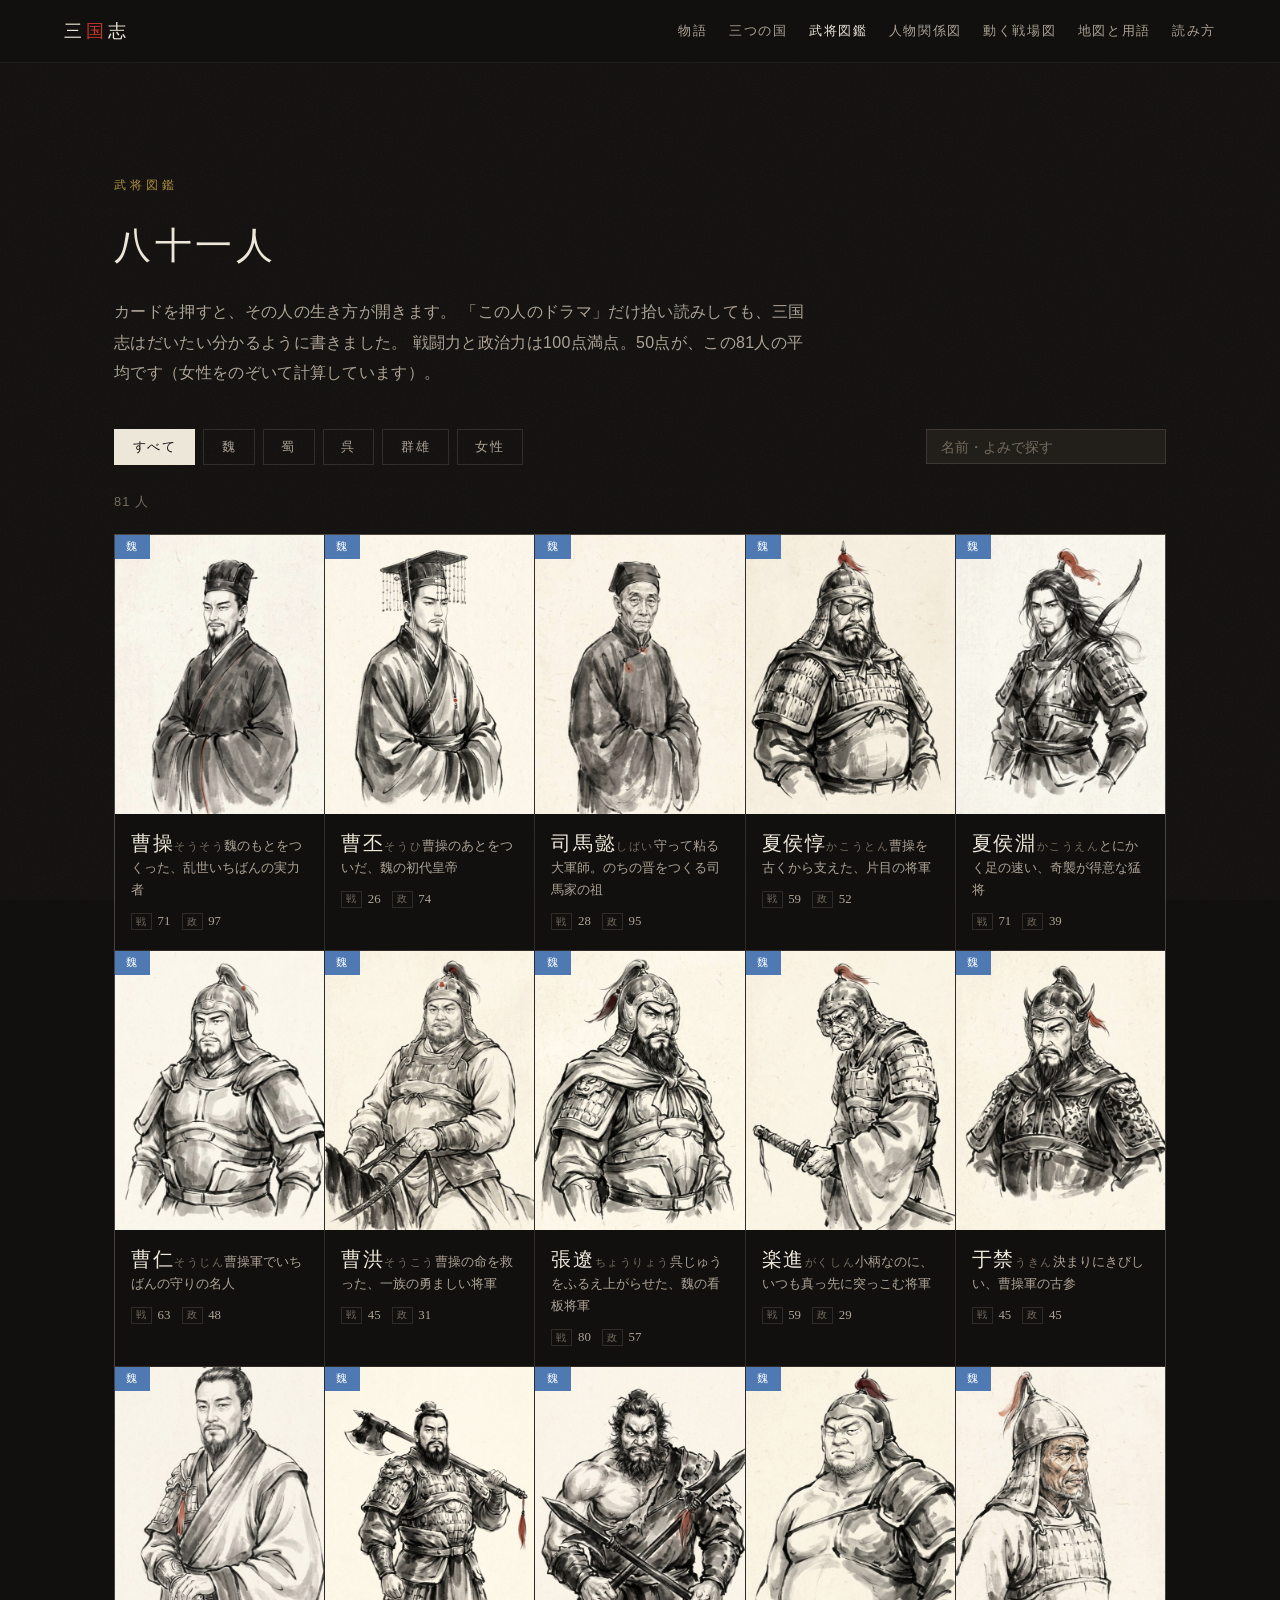
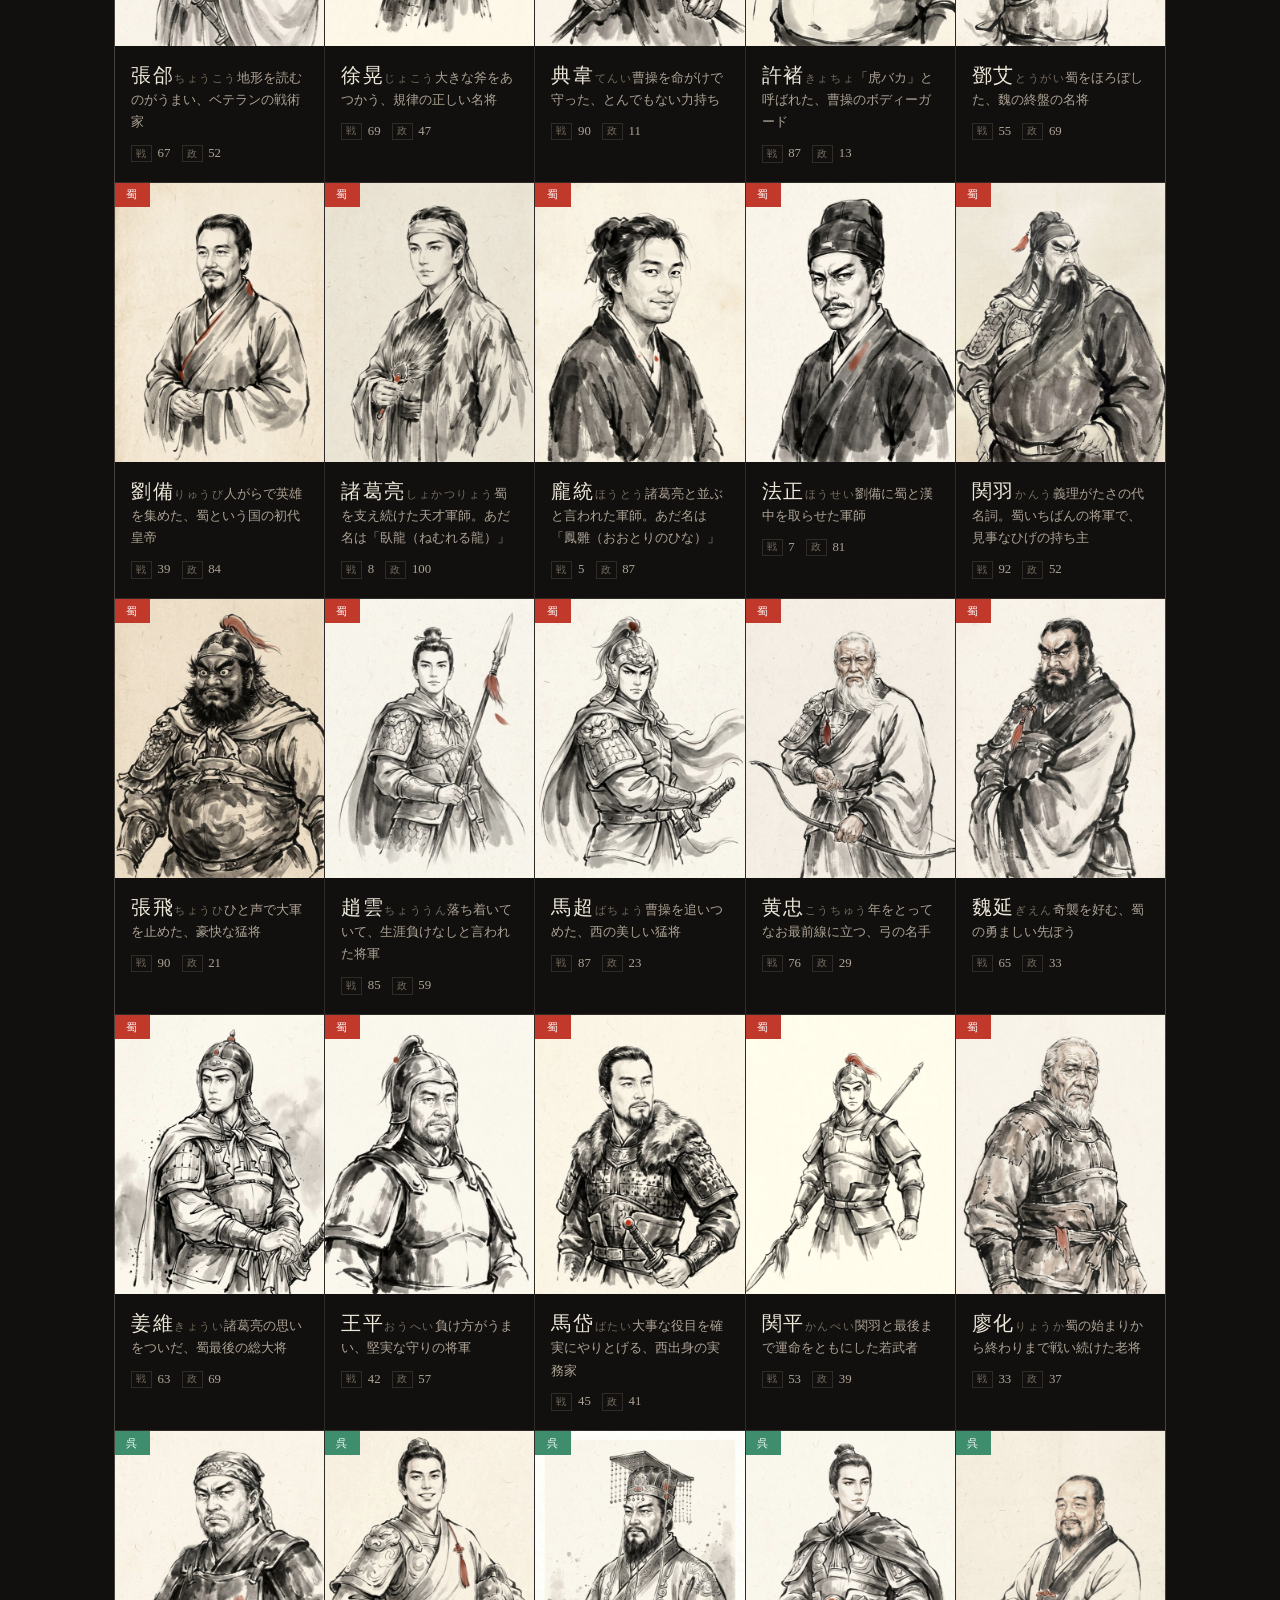
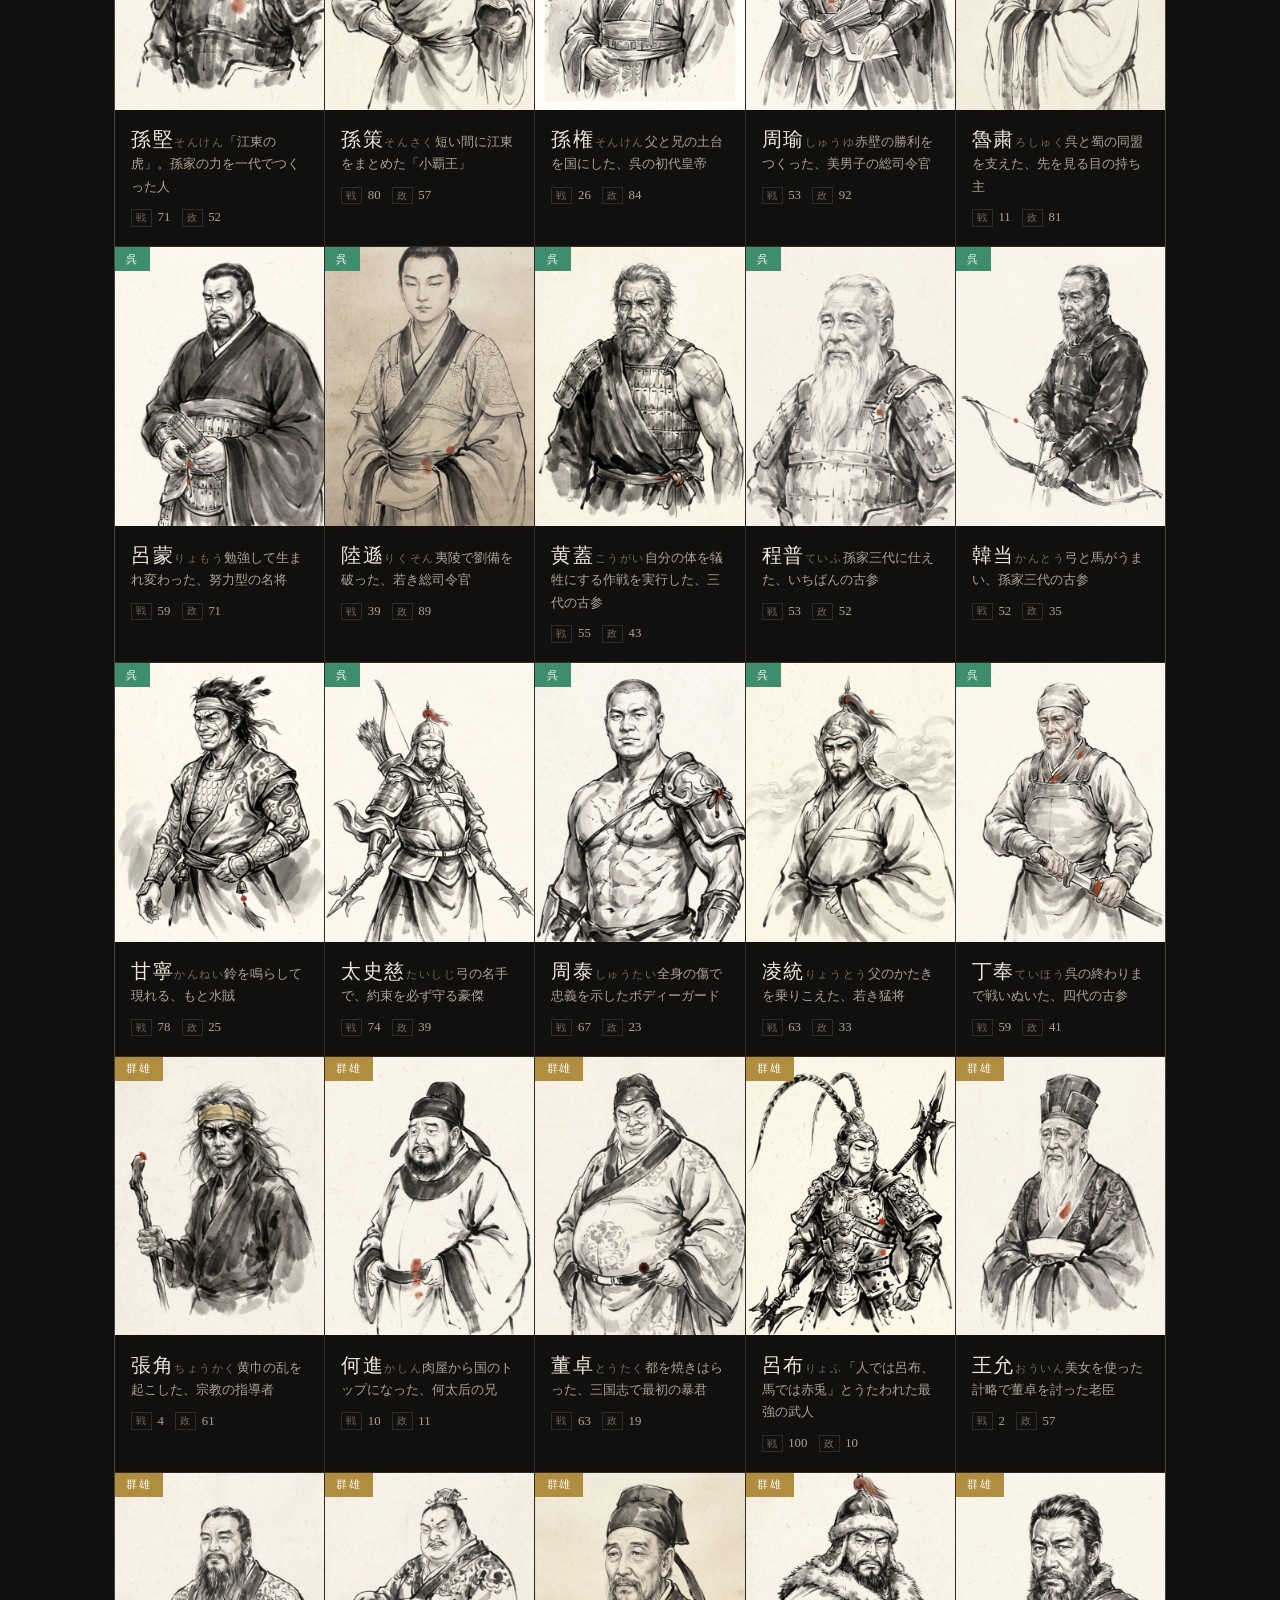
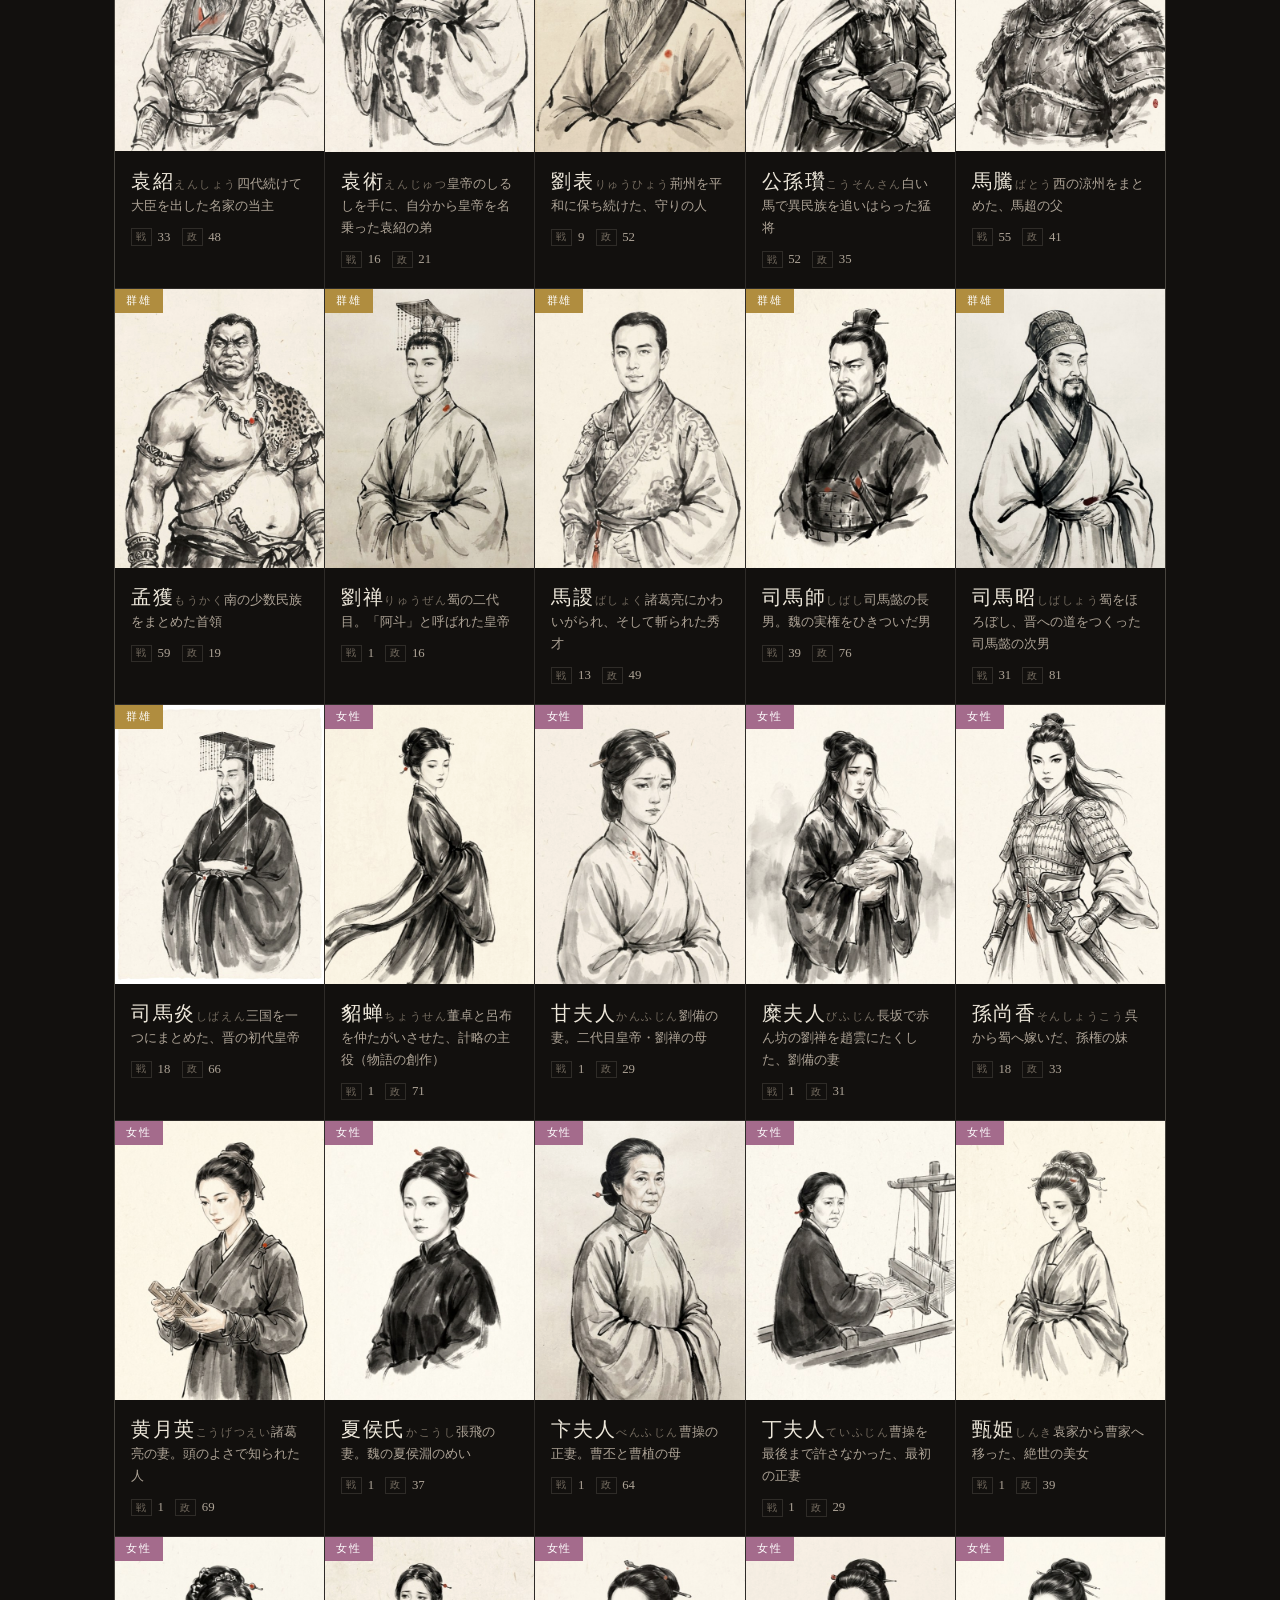
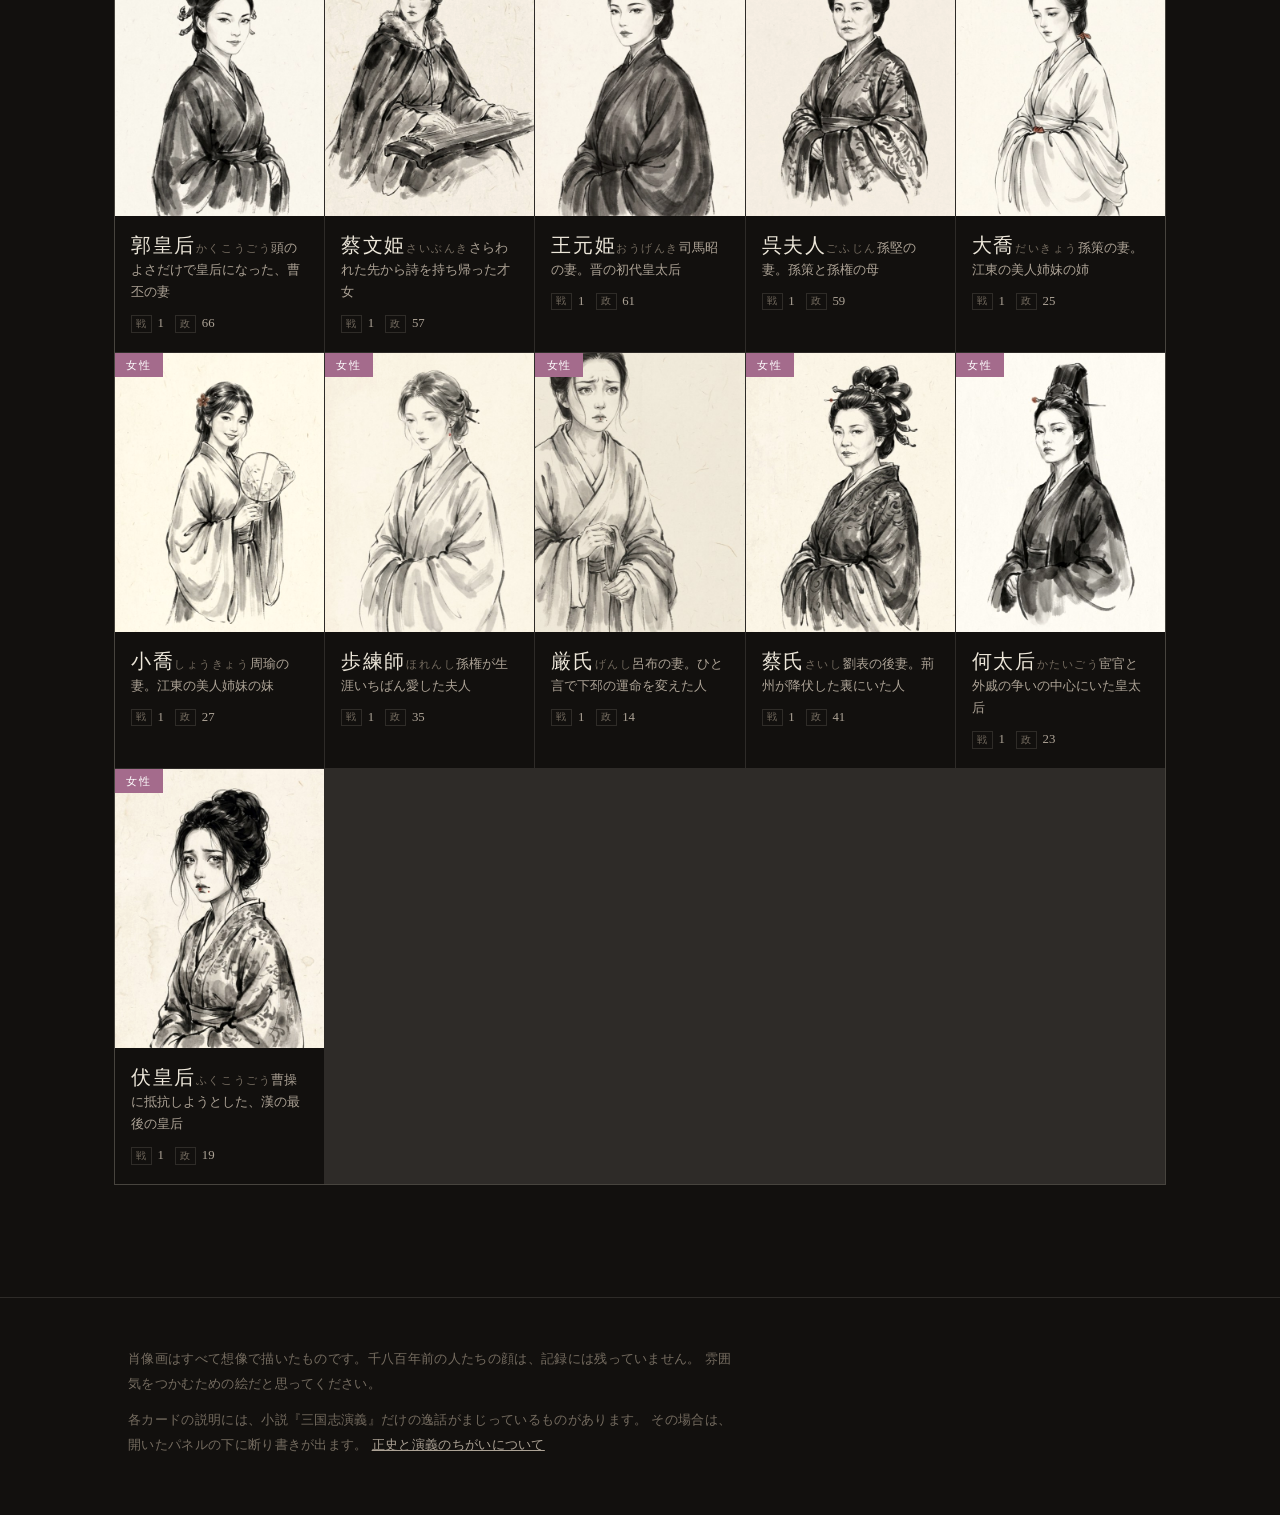
==== bushou.html @ dd0bdadd "三国志 ── 人で読む、九十六年 黄巾の乱から晋の統一までを人間ドラマで読むサイト。 物語8章、武将図鑑81人、人物関係図、動く戦場図10戦、地図と用語。" ====
<!DOCTYPE html>
<html lang="ja">
<head>
<meta charset="UTF-8">
<meta name="viewport" content="width=device-width, initial-scale=1.0">
<title>武将図鑑 ── 三国志</title>
<meta name="description" content="魏・蜀・呉・群雄・女性、あわせて80人。三国志の人物を、人間ドラマつきで一覧できる図鑑。">
<link rel="stylesheet" href="assets/style.css">
</head>
<body data-base="">

<header class="nav">
  <a class="nav__brand" href="index.html">三<b>国</b>志</a>
  <nav class="nav__links">
    <a href="index.html#story">物語</a>
    <a href="index.html#sides">三つの国</a>
    <a href="bushou.html" aria-current="page">武将図鑑</a>
    <a href="kankei.html">人物関係図</a>
    <a href="kassen.html">動く戦場図</a>
    <a href="yougo.html">地図と用語</a>
    <a href="index.html#howto">読み方</a>
  </nav>
</header>

<section class="sec">
  <div class="wrap">
    <p class="sec__label">武将図鑑</p>
    <h1 class="sec__title">八十一人</h1>
    <p class="sec__lead">
      カードを押すと、その人の生き方が開きます。
      「この人のドラマ」だけ拾い読みしても、三国志はだいたい分かるように書きました。
      戦闘力と政治力は100点満点。50点が、この81人の平均です（女性をのぞいて計算しています）。
    </p>

    <div class="filters">
      <button class="chip" data-side="all" aria-pressed="true">すべて</button>
      <button class="chip" data-side="gi" aria-pressed="false">魏</button>
      <button class="chip" data-side="shoku" aria-pressed="false">蜀</button>
      <button class="chip" data-side="go" aria-pressed="false">呉</button>
      <button class="chip" data-side="gunyu" aria-pressed="false">群雄</button>
      <button class="chip" data-side="josei" aria-pressed="false">女性</button>
      <input class="search" id="search" type="search" placeholder="名前・よみで探す" aria-label="名前で探す">
    </div>
    <p class="count" id="count"></p>

    <div class="cards" id="cards"></div>
  </div>
</section>

<footer class="foot">
  <div class="wrap">
    <p>
      肖像画はすべて想像で描いたものです。千八百年前の人たちの顔は、記録には残っていません。
      雰囲気をつかむための絵だと思ってください。
    </p>
    <p>
      各カードの説明には、小説『三国志演義』だけの逸話がまじっているものがあります。
      その場合は、開いたパネルの下に断り書きが出ます。
      <a href="index.html#howto">正史と演義のちがいについて</a>
    </p>
  </div>
</footer>

<script src="assets/data/bushou.js"></script>
<script src="assets/data/terms.js"></script>
<script src="assets/data/kankei.js"></script>
<script src="assets/script.js"></script>
</body>
</html>
---- assets/style.css ----
/* ═══════════════════════════════════════════
   三国志 ── 武将で読む、黄巾の乱から晋の統一まで
   ═══════════════════════════════════════════ */

:root{
  --bg:       #12100E;
  --bg-2:     #1A1713;
  --bg-3:     #221E19;
  --ink:      #EDE7DA;
  --ink-2:    #ADA396;
  --ink-3:    #756C60;
  --line:     rgba(237,231,218,.13);
  --line-soft:rgba(237,231,218,.06);

  --shu:      #C0392B;   /* 朱 */
  --kin:      #B08D3F;   /* 金 */

  --gi:       #5B85BE;
  --shoku:    #CB4A3C;
  --go:       #4A9C79;
  --gunyu:    #C09A48;
  --josei:    #B27CA0;

  --mincho: "Hiragino Mincho ProN","Yu Mincho","YuMincho","Noto Serif JP",serif;
  --gothic: "Hiragino Sans","Hiragino Kaku Gothic ProN","Yu Gothic","Noto Sans JP",
            -apple-system,BlinkMacSystemFont,"Segoe UI",sans-serif;

  --pad:  clamp(1.25rem, 5vw, 5rem);
  --ease: cubic-bezier(.22,.61,.36,1);
}

*,*::before,*::after{ box-sizing:border-box; }

html{ scroll-behavior:smooth; -webkit-text-size-adjust:100%; }

body{
  margin:0;
  background:var(--bg);
  color:var(--ink);
  font-family:var(--gothic);
  font-size:16px;
  line-height:1.9;
  letter-spacing:.02em;
  -webkit-font-smoothing:antialiased;
}

img{ max-width:100%; display:block; }
a{ color:inherit; }

/* 紙のざらつき */
body::before{
  content:"";
  position:fixed; inset:0; z-index:0; pointer-events:none;
  opacity:.045;
  background-image:url("data:image/svg+xml,%3Csvg xmlns='http://www.w3.org/2000/svg' width='140' height='140'%3E%3Cfilter id='n'%3E%3CfeTurbulence type='fractalNoise' baseFrequency='.85' numOctaves='3'/%3E%3C/filter%3E%3Crect width='140' height='140' filter='url(%23n)'/%3E%3C/svg%3E");
}

/* ───────── ヘッダー ───────── */
.nav{
  position:sticky; top:0; z-index:80;
  display:flex; align-items:center; gap:1.5rem;
  padding:.85rem var(--pad);
  background:rgba(18,16,14,.82);
  backdrop-filter:blur(14px);
  border-bottom:1px solid var(--line-soft);
}
.nav__brand{
  font-family:var(--mincho);
  font-size:1.15rem; letter-spacing:.22em;
  text-decoration:none; white-space:nowrap;
}
.nav__brand b{ color:var(--shu); font-weight:400; }
.nav__links{ display:flex; gap:1.35rem; margin-left:auto; flex-wrap:wrap; }
.nav__links a{
  font-size:.82rem; color:var(--ink-2); text-decoration:none;
  letter-spacing:.12em; transition:color .3s var(--ease);
}
.nav__links a:hover,.nav__links a[aria-current]{ color:var(--ink); }

/* ───────── 共通のかたち ───────── */
.wrap{ max-width:1180px; margin:0 auto; padding-inline:var(--pad); position:relative; z-index:1; }
.wrap--narrow{ max-width:720px; }

.sec{ padding-block:clamp(3.5rem,9vw,7rem); position:relative; z-index:1; }
.sec--alt{ background:var(--bg-2); }

.sec__label{
  font-size:.72rem; letter-spacing:.34em; color:var(--kin);
  margin:0 0 .9rem; text-transform:uppercase;
}
.sec__title{
  font-family:var(--mincho);
  font-size:clamp(1.5rem,3.6vw,2.3rem);
  font-weight:400; letter-spacing:.1em; margin:0 0 1rem;
}
.sec__lead{ color:var(--ink-2); max-width:44em; margin:0 0 2.5rem; }

.rule{ height:1px; background:var(--line); border:0; margin:0; }

/* ふわっと出る */
.rise{ opacity:0; transform:translateY(22px); transition:opacity .9s var(--ease), transform .9s var(--ease); }
.rise.is-in{ opacity:1; transform:none; }
@media (prefers-reduced-motion:reduce){
  .rise{ opacity:1; transform:none; transition:none; }
  html{ scroll-behavior:auto; }
}

/* ───────── ヒーロー ───────── */
.hero{
  position:relative; z-index:1;
  min-height:clamp(30rem,86vh,46rem);
  display:flex; flex-direction:column; justify-content:center;
  padding:4rem var(--pad) 3rem;
  overflow:hidden;
}
.hero::after{
  content:""; position:absolute; inset:0; z-index:-1;
  background:
    radial-gradient(70% 55% at 22% 30%, rgba(192,57,43,.20), transparent 62%),
    radial-gradient(60% 50% at 82% 72%, rgba(176,141,63,.16), transparent 64%),
    linear-gradient(180deg,#15120F,#0E0C0A);
}
.hero__kanji{
  position:absolute; z-index:-1; right:-.1em; bottom:-.22em;
  font-family:var(--mincho); font-size:min(46vw,30rem); line-height:.8;
  color:rgba(237,231,218,.045); pointer-events:none; user-select:none;
}
.hero__eyebrow{
  font-size:.74rem; letter-spacing:.36em; color:var(--kin); margin:0 0 1.6rem;
}
.hero__title{
  font-family:var(--mincho); font-weight:400;
  font-size:clamp(2.6rem,9vw,5.6rem); line-height:1.15; letter-spacing:.12em;
  margin:0 0 1.4rem;
}
.hero__title i{ font-style:normal; color:var(--shu); }
.hero__lede{
  font-family:var(--mincho);
  font-size:clamp(1rem,2.2vw,1.3rem); line-height:2.1;
  color:var(--ink-2); max-width:32em; margin:0 0 2.4rem;
}
.hero__cta{ display:flex; gap:.9rem; flex-wrap:wrap; }

.btn{
  display:inline-flex; align-items:center; gap:.6rem;
  padding:.85rem 1.7rem; border:1px solid var(--line);
  font-size:.86rem; letter-spacing:.14em; text-decoration:none;
  color:var(--ink); background:transparent; cursor:pointer;
  transition:background .35s var(--ease), border-color .35s var(--ease), color .35s var(--ease);
}
.btn:hover{ background:rgba(237,231,218,.06); border-color:rgba(237,231,218,.3); }
.btn--fill{ background:var(--shu); border-color:var(--shu); }
.btn--fill:hover{ background:#a83226; border-color:#a83226; }

/* ───────── 年表 ───────── */
.timeline{ position:relative; }
.timeline__track{
  display:flex; gap:0; overflow-x:auto; padding-bottom:1.6rem;
  scroll-snap-type:x proximity;
  scrollbar-width:thin; scrollbar-color:var(--ink-3) transparent;
}
.timeline__track::-webkit-scrollbar{ height:5px; }
.timeline__track::-webkit-scrollbar-thumb{ background:var(--ink-3); }
.tl{
  flex:0 0 clamp(15rem,26vw,19rem);
  scroll-snap-align:start;
  padding:1.6rem 1.6rem 1.9rem;
  border-left:1px solid var(--line);
  text-decoration:none; position:relative;
  transition:background .35s var(--ease);
}
.tl:hover{ background:rgba(237,231,218,.035); }
.tl::before{
  content:""; position:absolute; left:-4.5px; top:1.9rem;
  width:8px; height:8px; background:var(--kin); border-radius:50%;
}
.tl:hover::before{ background:var(--shu); }
.tl__no{ font-size:.7rem; letter-spacing:.3em; color:var(--kin); }
.tl__title{
  font-family:var(--mincho); font-size:1.15rem; letter-spacing:.06em;
  margin:.5rem 0 .55rem; line-height:1.5;
}
.tl__years{ font-size:.78rem; color:var(--ink-3); letter-spacing:.1em; }
.tl__who{ font-size:.82rem; color:var(--ink-2); margin-top:.7rem; line-height:1.8; }

/* ───────── 勢力の紹介 ───────── */
.sides{ display:grid; gap:1px; background:var(--line); grid-template-columns:repeat(auto-fit,minmax(15rem,1fr)); }
.side{ background:var(--bg); padding:2rem 1.6rem; }
.side__mark{
  font-family:var(--mincho); font-size:2.4rem; line-height:1;
  margin:0 0 .7rem; color:var(--c);
}
.side__name{ font-size:.78rem; letter-spacing:.24em; color:var(--ink-3); margin:0 0 .8rem; }
.side__text{ font-size:.9rem; color:var(--ink-2); margin:0; }

/* ───────── 武将カードの並び ───────── */
.filters{
  display:flex; gap:.5rem; flex-wrap:wrap; align-items:center;
  margin-bottom:1.6rem;
}
.chip{
  padding:.5rem 1.1rem; border:1px solid var(--line); background:transparent;
  color:var(--ink-2); font-family:inherit; font-size:.84rem; letter-spacing:.12em;
  cursor:pointer; transition:all .3s var(--ease);
}
.chip:hover{ color:var(--ink); border-color:rgba(237,231,218,.3); }
.chip[aria-pressed="true"]{ background:var(--ink); color:var(--bg); border-color:var(--ink); }
.search{
  margin-left:auto; flex:0 1 15rem;
  padding:.55rem .9rem; background:var(--bg-3); color:var(--ink);
  border:1px solid var(--line); font-family:inherit; font-size:.88rem;
}
.search::placeholder{ color:var(--ink-3); }
.search:focus{ outline:none; border-color:var(--kin); }

.count{ font-size:.8rem; color:var(--ink-3); margin:0 0 1.2rem; letter-spacing:.08em; }

.cards{
  display:grid; gap:1px; background:var(--line);
  grid-template-columns:repeat(auto-fill,minmax(13rem,1fr));
  border:1px solid var(--line);
}
.card{
  background:var(--bg); border:0; padding:0; margin:0;
  text-align:left; font-family:inherit; color:inherit; cursor:pointer;
  display:flex; flex-direction:column;
  transition:background .35s var(--ease);
}
.card:hover{ background:var(--bg-3); }
.card__figure{
  position:relative; aspect-ratio:3/4; overflow:hidden;
  background:linear-gradient(160deg,#221E19,#171410);
}
.card__figure img{
  width:100%; height:100%; object-fit:cover;
  filter:saturate(.85) contrast(1.05);
  transition:transform .8s var(--ease);
}
.card:hover .card__figure img{ transform:scale(1.045); }
.card__wait{
  position:absolute; inset:0; display:flex; align-items:center; justify-content:center;
  flex-direction:column; gap:.5rem; color:var(--ink-3);
}
.card__wait span{
  font-family:var(--mincho); font-size:1.35rem; letter-spacing:.1em;
  color:rgba(237,231,218,.22); text-align:center; padding-inline:.5rem;
}
.card__wait small{ font-size:.66rem; letter-spacing:.2em; }
.card__side{
  position:absolute; left:0; top:0; padding:.3rem .7rem;
  font-size:.7rem; letter-spacing:.16em; color:#fff; background:var(--c);
}
.card__body{ padding:.95rem 1rem 1.2rem; }
.card__name{
  font-family:var(--mincho); font-size:1.25rem; letter-spacing:.08em;
  margin:0; line-height:1.4;
}
.card__yomi{ font-size:.7rem; color:var(--ink-3); letter-spacing:.14em; margin:.25rem 0 .5rem; }
.card__lead{ font-size:.82rem; color:var(--ink-2); margin:0; line-height:1.7; }

.empty{ padding:3rem 0; color:var(--ink-3); text-align:center; }

/* ───────── 人物の詳細（開くやつ） ───────── */
.sheet{
  position:fixed; inset:0; z-index:120;
  display:none; align-items:flex-end; justify-content:center;
  background:rgba(8,7,6,.72); backdrop-filter:blur(6px);
}
.sheet.is-open{ display:flex; }
.sheet__panel{
  background:var(--bg-2); border-top:2px solid var(--c,var(--kin));
  width:min(46rem,100%); max-height:88vh; overflow-y:auto;
  padding:2.2rem clamp(1.25rem,4vw,2.6rem) 2.6rem;
  animation:sheetUp .45s var(--ease);
}
@keyframes sheetUp{ from{ transform:translateY(28px); opacity:0 } to{ transform:none; opacity:1 } }
@media (min-width:800px){
  .sheet{ align-items:center; }
  .sheet__panel{ border:1px solid var(--line); border-top:2px solid var(--c,var(--kin)); }
}
.sheet__close{
  position:sticky; top:0; float:right;
  background:none; border:0; color:var(--ink-2); font-size:1.6rem;
  cursor:pointer; line-height:1; padding:0 0 .5rem .5rem;
}
.sheet__close:hover{ color:var(--ink); }
.sheet__head{ display:flex; gap:1.4rem; align-items:flex-start; margin-bottom:1.6rem; flex-wrap:wrap; }
.sheet__portrait{
  flex:0 0 8.5rem; aspect-ratio:3/4; overflow:hidden;
  background:linear-gradient(160deg,#242019,#17130F);
  display:flex; align-items:center; justify-content:center;
}
.sheet__portrait img{ width:100%; height:100%; object-fit:cover; }
.sheet__portrait span{
  font-family:var(--mincho); font-size:1.2rem; letter-spacing:.1em;
  color:rgba(237,231,218,.2); text-align:center; padding-inline:.4rem;
}
.sheet__id{ flex:1 1 14rem; }
.sheet__tag{
  display:inline-block; padding:.22rem .7rem; font-size:.7rem; letter-spacing:.18em;
  background:var(--c); color:#fff; margin-bottom:.7rem;
}
.sheet__name{ font-family:var(--mincho); font-size:2.1rem; letter-spacing:.1em; margin:0; font-weight:400; }
.sheet__yomi{ font-size:.76rem; color:var(--ink-3); letter-spacing:.18em; margin:.35rem 0 .8rem; }
.sheet__lead{ color:var(--ink-2); margin:0; font-size:.95rem; }

.sheet__drama{
  font-family:var(--mincho); font-size:1.02rem; line-height:2.15;
  border-left:2px solid var(--shu); padding:.2rem 0 .2rem 1.2rem;
  margin:0 0 1.9rem;
}
.facts{ margin:0 0 1.7rem; }
.facts div{ display:flex; gap:1rem; padding:.85rem 0; border-top:1px solid var(--line-soft); }
.facts dt{
  flex:0 0 4.2rem; font-size:.76rem; letter-spacing:.16em; color:var(--kin);
  padding-top:.25rem;
}
.facts dd{ margin:0; font-size:.9rem; color:var(--ink-2); }

.sheet__chaps{ display:flex; gap:.5rem; flex-wrap:wrap; align-items:center; }
.sheet__chaps b{ font-size:.74rem; letter-spacing:.16em; color:var(--ink-3); font-weight:400; margin-right:.3rem; }
.chaplink{
  padding:.35rem .8rem; border:1px solid var(--line); font-size:.78rem;
  text-decoration:none; color:var(--ink-2); transition:all .3s var(--ease);
}
.chaplink:hover{ color:var(--ink); border-color:var(--kin); }

.engi-note{
  margin:1.4rem 0 0; padding:.75rem .95rem;
  background:rgba(176,141,63,.08); border:1px solid rgba(176,141,63,.2);
  font-size:.78rem; color:var(--ink-2); line-height:1.8;
}

/* ───────── 能力の数値 ───────── */
.stats{ margin:0 0 1.8rem; }
.stat{ display:flex; align-items:center; gap:.9rem; margin-bottom:.6rem; }
.stat__label{ flex:0 0 4rem; font-size:.78rem; letter-spacing:.14em; color:var(--ink-2); }
.stat__bar{
  position:relative; flex:1 1 auto; height:9px;
  background:rgba(237,231,218,.08); overflow:hidden;
}
.stat__bar i{ display:block; height:100%; background:var(--c,var(--kin)); }
.stat__bar b{
  position:absolute; left:50%; top:-3px; width:1px; height:15px;
  background:rgba(237,231,218,.45);
}
.stat__num{ flex:0 0 2.4rem; text-align:right; font-size:.95rem; font-family:var(--mincho); }
.stats__note{ font-size:.72rem; color:var(--ink-3); margin:.7rem 0 0; line-height:1.7; }

.card__stats{
  display:flex; align-items:center; gap:.35rem; margin-top:.7rem;
  font-size:.8rem; color:var(--ink-2); font-family:var(--mincho);
}
.card__stats i{
  font-style:normal; font-size:.62rem; letter-spacing:.1em; color:var(--ink-3);
  border:1px solid var(--line); padding:.05rem .25rem; margin-left:.35rem;
}
.card__stats i:first-child{ margin-left:0; }

/* ───────── 用語リンク ───────── */
.t{
  color:inherit; cursor:pointer;
  border-bottom:1px dotted rgba(176,141,63,.8);
  transition:background .3s var(--ease);
}
.t:hover{ background:rgba(176,141,63,.15); }

/* ───────── 対戦カード ───────── */
.duel{
  margin:2.4rem 0; border:1px solid var(--line); background:var(--bg-2);
}
.duel__head{
  padding:.75rem 1.1rem; border-bottom:1px solid var(--line);
  font-size:.72rem; letter-spacing:.24em; color:var(--kin);
}
.duel__row{
  display:grid; grid-template-columns:1fr auto 1fr; align-items:center;
  gap:.6rem; padding:1rem 1.1rem; border-bottom:1px solid var(--line-soft);
}
.duel__row:last-child{ border-bottom:0; }
.duel__side{ display:flex; align-items:center; gap:.6rem; min-width:0; }
.duel__side--r{ justify-content:flex-end; text-align:right; }
.duel__faces{ display:flex; gap:.25rem; flex:0 0 auto; }
.duel__face{
  width:2.6rem; height:3.4rem; object-fit:cover;
  background:var(--bg-3);
}
.duel__names{ min-width:0; }
.duel__names .duel__name{ display:inline-block; margin-right:.5rem; }
.duel__name{
  font-family:var(--mincho); font-size:1rem; letter-spacing:.05em;
  cursor:pointer; border-bottom:1px solid rgba(192,57,43,.5);
}
.duel__vs{ font-size:.7rem; letter-spacing:.16em; color:var(--ink-3); padding-inline:.3rem; }
.duel__win{ color:var(--kin); font-size:.68rem; display:block; letter-spacing:.1em; margin-top:.15rem; }
.duel__note{ padding:.9rem 1.1rem; font-size:.82rem; color:var(--ink-2); line-height:1.85; border-top:1px solid var(--line-soft); }
@media (max-width:560px){
  .duel__row{ grid-template-columns:1fr; }
  .duel__side--r{
    justify-content:flex-end; text-align:left; flex-direction:row-reverse;
  }
  .duel__vs{ padding-left:3.1rem; }
}

/* ───────── 図・表（用語ページ） ───────── */
.figbox{
  margin:2rem 0; border:1px solid var(--line); background:var(--bg-2);
  overflow-x:auto;
}
.figbox svg{ display:block; min-width:34rem; width:100%; height:auto; }
.figcap{
  padding:.85rem 1.1rem; font-size:.8rem; color:var(--ink-2);
  border-top:1px solid var(--line-soft); line-height:1.8;
}

.tbl{ width:100%; border-collapse:collapse; font-size:.88rem; }
.tbl th,.tbl td{
  text-align:left; padding:.85rem .9rem; border-bottom:1px solid var(--line-soft);
  vertical-align:top;
}
.tbl th{ color:var(--kin); font-weight:400; font-size:.76rem; letter-spacing:.14em; white-space:nowrap; }
.tbl td:first-child{ font-family:var(--mincho); font-size:1rem; white-space:nowrap; }
.tbl td small{ display:block; color:var(--ink-3); font-size:.7rem; letter-spacing:.1em; margin-top:.2rem; }
.tbl td:nth-child(2){ color:var(--ink-2); }
.tblwrap{ overflow-x:auto; border:1px solid var(--line); }

.legend{
  display:flex; gap:1.1rem; flex-wrap:wrap;
  padding:.85rem 1.1rem; border-top:1px solid var(--line-soft);
}
.legend__item{ display:flex; align-items:center; gap:.45rem; font-size:.8rem; color:var(--ink-2); }
.legend__item i{ width:.85rem; height:.85rem; display:block; opacity:.75; }

/* 図の中の、押せる名前 */
.tn{ cursor:pointer; text-decoration:underline; text-decoration-color:rgba(192,57,43,.6);
     text-underline-offset:3px; }
.tn:hover{ fill:#fff; }

/* ───────── 物語ページ ───────── */
.chapter-hero{
  padding:clamp(4rem,12vw,8rem) var(--pad) clamp(2.5rem,6vw,4rem);
  border-bottom:1px solid var(--line);
  position:relative; z-index:1; overflow:hidden;
}
.chapter-hero__no{ font-size:.74rem; letter-spacing:.36em; color:var(--kin); margin:0 0 1.2rem; }
.chapter-hero__title{
  font-family:var(--mincho); font-weight:400;
  font-size:clamp(2rem,6.5vw,3.6rem); letter-spacing:.1em; margin:0 0 1rem; line-height:1.3;
}
.chapter-hero__years{ font-size:.85rem; letter-spacing:.2em; color:var(--ink-3); margin:0 0 1.6rem; }
.chapter-hero__lede{
  font-family:var(--mincho); font-size:clamp(1rem,2.2vw,1.2rem);
  line-height:2.15; color:var(--ink-2); max-width:34em; margin:0;
}

.read{ max-width:40rem; margin:0 auto; padding:clamp(3rem,7vw,5rem) var(--pad); position:relative; z-index:1; }
.read h2{
  font-family:var(--mincho); font-weight:400;
  font-size:clamp(1.35rem,3.4vw,1.8rem); letter-spacing:.08em;
  margin:3.6rem 0 1.5rem; line-height:1.6;
}
.read h2:first-child{ margin-top:0; }
.read h2::before{
  content:""; display:block; width:2.2rem; height:1px; background:var(--shu); margin-bottom:1.1rem;
}
.read p{ margin:0 0 1.6rem; line-height:2.15; }
.read p.lead{ font-family:var(--mincho); font-size:1.08rem; color:var(--ink-2); }

/* 本文中の人物リンク */
.p{
  color:inherit; text-decoration:none;
  border-bottom:1px solid rgba(192,57,43,.55);
  cursor:pointer; padding-bottom:1px;
  transition:background .3s var(--ease), border-color .3s var(--ease);
}
.p:hover{ background:rgba(192,57,43,.14); border-color:var(--shu); }

.note{
  margin:2.4rem 0; padding:1.2rem 1.3rem;
  background:rgba(176,141,63,.07); border-left:2px solid var(--kin);
  font-size:.88rem; line-height:1.95; color:var(--ink-2);
}
.note b{ display:block; font-size:.72rem; letter-spacing:.2em; color:var(--kin); margin-bottom:.5rem; font-weight:400; }
.note p{ margin:0 0 .8rem; font-size:inherit; line-height:inherit; }
.note p:last-child{ margin:0; }

.summary{
  margin:3.5rem 0 0; padding:1.8rem; border:1px solid var(--line); background:var(--bg-2);
}
.summary b{ display:block; font-size:.72rem; letter-spacing:.24em; color:var(--kin); margin-bottom:1rem; font-weight:400; }
.summary ol{ margin:0; padding-left:1.3rem; }
.summary li{ margin-bottom:.7rem; line-height:1.95; }
.summary li:last-child{ margin:0; }

.people-strip{ margin:2.5rem 0 0; }
.people-strip b{ display:block; font-size:.72rem; letter-spacing:.24em; color:var(--kin); margin-bottom:1rem; font-weight:400; }
.people-strip__list{ display:flex; gap:.5rem; flex-wrap:wrap; }
.pchip{
  padding:.4rem .9rem; border:1px solid var(--line); font-size:.84rem;
  background:transparent; color:var(--ink-2); font-family:var(--mincho);
  letter-spacing:.06em; cursor:pointer; transition:all .3s var(--ease);
}
.pchip:hover{ color:var(--ink); border-color:var(--c); }

.chapter-nav{
  display:flex; gap:1px; background:var(--line);
  border-top:1px solid var(--line); margin-top:clamp(3rem,7vw,5rem);
}
.chapter-nav a{
  flex:1; background:var(--bg); padding:2rem var(--pad); text-decoration:none;
  transition:background .35s var(--ease);
}
.chapter-nav a:hover{ background:var(--bg-3); }
.chapter-nav small{ display:block; font-size:.7rem; letter-spacing:.24em; color:var(--kin); margin-bottom:.6rem; }
.chapter-nav span{ font-family:var(--mincho); font-size:1.05rem; letter-spacing:.06em; }
.chapter-nav a:last-child{ text-align:right; }

/* ───────── 動く戦場図 ───────── */
.ks{ border:1px solid var(--line); background:var(--bg-2); }
.ks__stage{ position:relative; }
.ks__svg{ display:block; width:100%; height:auto; background:#12141c; }
.ks__badge{
  position:absolute; left:1rem; top:1rem; display:flex; gap:.5rem;
  background:rgba(10,10,12,.62); backdrop-filter:blur(6px);
  border:1px solid rgba(237,231,218,.18); padding:.4rem .85rem;
}
.ks__badge span{ font-family:var(--mincho); font-size:1rem; letter-spacing:.14em; }
.ks__season::after{ content:"・"; color:var(--ink-3); margin-left:.5rem; }

.kunit{ transition:transform 1.5s cubic-bezier(.4,.02,.2,1), opacity .7s ease; }

.fx-arrow{
  stroke-dasharray:900; stroke-dashoffset:900;
  animation:fxDraw 1.1s cubic-bezier(.3,.1,.2,1) forwards;
}
@keyframes fxDraw{ to{ stroke-dashoffset:0 } }
.fx-head{ opacity:0; animation:fxIn .4s ease forwards; }
@keyframes fxIn{ to{ opacity:1 } }
.fx-fire{ transform-box:fill-box; transform-origin:center; animation:fxFire 1.5s ease-in-out infinite alternate; }
@keyframes fxFire{ from{ opacity:.55; } to{ opacity:1; } }
.fx-wind{ stroke-dasharray:14 12; animation:fxWind 1.6s linear infinite; }
@keyframes fxWind{ to{ stroke-dashoffset:-52 } }
.fx-flood{ animation:fxFlood 3.2s ease-in-out infinite alternate; }
@keyframes fxFlood{ from{ opacity:.55 } to{ opacity:.95 } }

.wx-rain{ animation:wxRain 1.1s linear infinite; }
@keyframes wxRain{ from{ transform:translate(30px,-60px) } to{ transform:translate(-30px,120px) } }
.wx-snow{ animation:wxSnow 10s linear infinite; }
@keyframes wxSnow{ from{ transform:translate(14px,-70px) } to{ transform:translate(-14px,620px) } }
.wx-leaf{ animation:wxLeaf 11s linear infinite; }
@keyframes wxLeaf{ from{ transform:translate(30px,-70px) rotate(0) } to{ transform:translate(-40px,620px) rotate(220deg) } }

.ks__panel{ padding:1.6rem clamp(1.1rem,3vw,2rem) 1.4rem; border-top:1px solid var(--line); }
.ks__step{ font-size:.72rem; letter-spacing:.22em; color:var(--kin); margin:0 0 .6rem; }
.ks__title{
  font-family:var(--mincho); font-weight:400; font-size:clamp(1.2rem,3vw,1.55rem);
  letter-spacing:.08em; margin:0 0 .9rem;
}
.ks__text{ margin:0; color:var(--ink-2); line-height:2.05; font-size:.95rem; }

.ks__bar{
  display:flex; align-items:center; gap:.6rem; flex-wrap:wrap;
  padding:.9rem clamp(1.1rem,3vw,2rem); border-top:1px solid var(--line-soft);
}
.ks__btn{
  background:transparent; border:1px solid var(--line); color:var(--ink-2);
  font-family:inherit; font-size:.82rem; letter-spacing:.1em; padding:.5rem 1rem;
  cursor:pointer; transition:all .3s var(--ease);
}
.ks__btn:hover{ color:var(--ink); border-color:rgba(237,231,218,.32); }
.ks__btn--play{ background:var(--shu); border-color:var(--shu); color:#fff; }
.ks__btn--play:hover{ background:#a83226; border-color:#a83226; }
.ks__btn--play.is-playing{ background:transparent; color:var(--ink-2); border-color:var(--line); }
.ks__dots{ display:flex; gap:.4rem; margin-left:auto; }
.ks__dot{
  width:.65rem; height:.65rem; padding:0; border:1px solid var(--ink-3);
  background:transparent; cursor:pointer; border-radius:50%;
}
.ks__dot.is-on{ background:var(--kin); border-color:var(--kin); }

/* 合戦の見出しカード */
.ks-head{ margin-bottom:1.4rem; }
.ks-head__meta{ display:flex; gap:.6rem; flex-wrap:wrap; margin-bottom:.8rem; }
.ks-head__meta span{
  font-size:.74rem; letter-spacing:.14em; color:var(--ink-2);
  border:1px solid var(--line); padding:.25rem .7rem;
}
.ks-head__lead{ color:var(--ink-2); margin:0 0 1.2rem; max-width:44em; line-height:2; }
.ks-forces{ display:grid; gap:1px; background:var(--line); grid-template-columns:repeat(auto-fit,minmax(15rem,1fr)); border:1px solid var(--line); margin-bottom:1.6rem; }
.ks-force{ background:var(--bg); padding:1.1rem 1.2rem; }
.ks-force__name{ font-family:var(--mincho); font-size:1.1rem; margin:0 0 .2rem; }
.ks-force__name i{ display:inline-block; width:.8rem; height:.8rem; margin-right:.5rem; background:var(--c); }
.ks-force__num{ font-size:.78rem; color:var(--ink-3); margin:0 0 .7rem; letter-spacing:.1em; }
.ks-force__people{ display:flex; gap:.4rem; flex-wrap:wrap; }

/* 合戦の一覧カード */
.ks-list{ display:grid; gap:1px; background:var(--line); grid-template-columns:repeat(auto-fill,minmax(17rem,1fr)); border:1px solid var(--line); }
.ks-card{
  background:var(--bg); border:0; padding:1.5rem 1.4rem; text-align:left;
  font-family:inherit; color:inherit; cursor:pointer; transition:background .35s var(--ease);
}
.ks-card:hover{ background:var(--bg-3); }
.ks-card__year{ font-size:.72rem; letter-spacing:.22em; color:var(--kin); }
.ks-card__name{ font-family:var(--mincho); font-size:1.35rem; letter-spacing:.06em; margin:.5rem 0 .3rem; }
.ks-card__place{ font-size:.76rem; color:var(--ink-3); margin:0 0 .8rem; }
.ks-card__lead{ font-size:.85rem; color:var(--ink-2); margin:0; line-height:1.8; }
.ks-card.is-on{ background:var(--bg-3); box-shadow:inset 3px 0 0 var(--shu); }

/* 章の中に置く、合戦への入口 */
.ks-link{
  display:flex; align-items:center; gap:1rem; flex-wrap:wrap;
  margin:2.4rem 0; padding:1.2rem 1.3rem;
  border:1px solid var(--line); background:var(--bg-2);
  text-decoration:none; transition:background .35s var(--ease);
}
.ks-link:hover{ background:var(--bg-3); }
.ks-link b{ font-family:var(--mincho); font-size:1.15rem; font-weight:400; letter-spacing:.06em; }
.ks-link small{ font-size:.78rem; color:var(--ink-3); }
.ks-link span{ margin-left:auto; font-size:.8rem; color:var(--kin); letter-spacing:.1em; }

@media (prefers-reduced-motion:reduce){
  .kunit{ transition:none; }
  .fx-arrow,.fx-head,.fx-fire,.fx-wind,.fx-flood,.wx-rain,.wx-snow,.wx-leaf{ animation:none; }
  .fx-arrow{ stroke-dashoffset:0 } .fx-head{ opacity:1 }
}

/* ───────── 人物関係図 ───────── */
.kk-legend{ display:flex; gap:.9rem; flex-wrap:wrap; margin-bottom:1.2rem; }
.kk-legend__item{ display:flex; align-items:center; gap:.4rem; font-size:.78rem; color:var(--ink-2); }
.kk-legend__item i{ width:1.1rem; height:2px; display:block; }

.kk-node{ cursor:pointer; }
.kk-node:hover circle{ stroke-width:4; }
.kk-node:hover text{ fill:#fff; }
.kk-node:focus{ outline:none; }
.kk-node:focus circle{ stroke:#fff; }

.kk-list{ margin-top:1.6rem; border:1px solid var(--line); }
.kk-list__head{
  margin:0; padding:.9rem 1.1rem; border-bottom:1px solid var(--line);
  font-size:.82rem; letter-spacing:.12em; color:var(--ink-3);
}
.kk-list__head b{ font-family:var(--mincho); font-size:1.15rem; color:var(--ink); font-weight:400; }
.kk-row{
  display:grid; grid-template-columns:7rem 5.5rem 1fr auto; gap:.9rem; align-items:center;
  padding:.8rem 1.1rem; border-bottom:1px solid var(--line-soft);
  box-shadow:inset 3px 0 0 var(--c);
}
.kk-row:last-child{ border-bottom:0; }
.kk-row__go{
  background:none; border:0; color:var(--ink); font-family:var(--mincho);
  font-size:1.05rem; letter-spacing:.05em; cursor:pointer; text-align:left; padding:0;
  border-bottom:1px solid rgba(192,57,43,.5);
}
.kk-row__go:hover{ color:#fff; }
.kk-row__type{ font-size:.78rem; color:var(--c); letter-spacing:.1em; }
.kk-row__note{ font-size:.85rem; color:var(--ink-2); line-height:1.7; }
.kk-row__card{ font-size:.72rem; padding:.25rem .6rem; }
@media (max-width:700px){
  .kk-row{ grid-template-columns:1fr auto; }
  .kk-row__note{ grid-column:1/-1; }
  .kk-row__type{ text-align:right; }
}

/* 武将カードの中の関係 */
.sheet__kankei{ margin:1.6rem 0 0; }
.sheet__kankei b{
  display:block; font-size:.72rem; letter-spacing:.2em; color:var(--kin);
  margin-bottom:.7rem; font-weight:400;
}
.kchip{
  display:inline-flex; align-items:center; gap:.4rem;
  padding:.3rem .7rem; margin:0 .35rem .4rem 0; border:1px solid var(--line);
  background:transparent; color:var(--ink-2); font-family:inherit; font-size:.8rem;
  cursor:pointer; transition:all .3s var(--ease);
}
.kchip:hover{ color:var(--ink); border-color:var(--c); }
.kchip i{ font-style:normal; font-size:.66rem; color:var(--c); letter-spacing:.08em; }

/* ───────── 章の中の画像 ───────── */
.pic{ margin:2.6rem 0; }
.pic img{ width:100%; height:auto; display:block; background:var(--bg-3); }
.pic figcaption{
  margin-top:.7rem; font-size:.78rem; color:var(--ink-3); line-height:1.85;
}
.pic--wide{ margin-inline:calc(-1 * clamp(0rem, 6vw, 5rem)); }
.chapter-hero__pic{
  position:absolute; inset:0; z-index:-1; overflow:hidden;
}
.chapter-hero__pic img{
  width:100%; height:100%; object-fit:cover; opacity:.3;
  filter:grayscale(.15) contrast(1.05);
}
.chapter-hero__pic::after{
  content:""; position:absolute; inset:0;
  background:linear-gradient(90deg,rgba(18,16,14,.94) 0%,rgba(18,16,14,.72) 55%,rgba(18,16,14,.5) 100%);
}
.chapter-hero{ position:relative; }

/* ───────── 足元 ───────── */
.foot{
  border-top:1px solid var(--line); padding:3rem var(--pad);
  font-size:.8rem; color:var(--ink-3); line-height:2;
  position:relative; z-index:1;
}
.foot a{ color:var(--ink-2); }
.foot p{ margin:0 0 .6rem; max-width:48em; }

/* ───────── 細い画面 ───────── */
@media (max-width:640px){
  body{ font-size:15px; }
  .nav{ gap:.9rem; padding-inline:1.1rem; }
  .nav__links{ gap:.9rem; }
  .nav__links a{ font-size:.76rem; }
  .cards{ grid-template-columns:repeat(auto-fill,minmax(9.5rem,1fr)); }
  .card__name{ font-size:1.1rem; }
  .chapter-nav{ flex-direction:column; }
  .chapter-nav a:last-child{ text-align:left; }
  .sheet__portrait{ flex:0 0 6.5rem; }
}
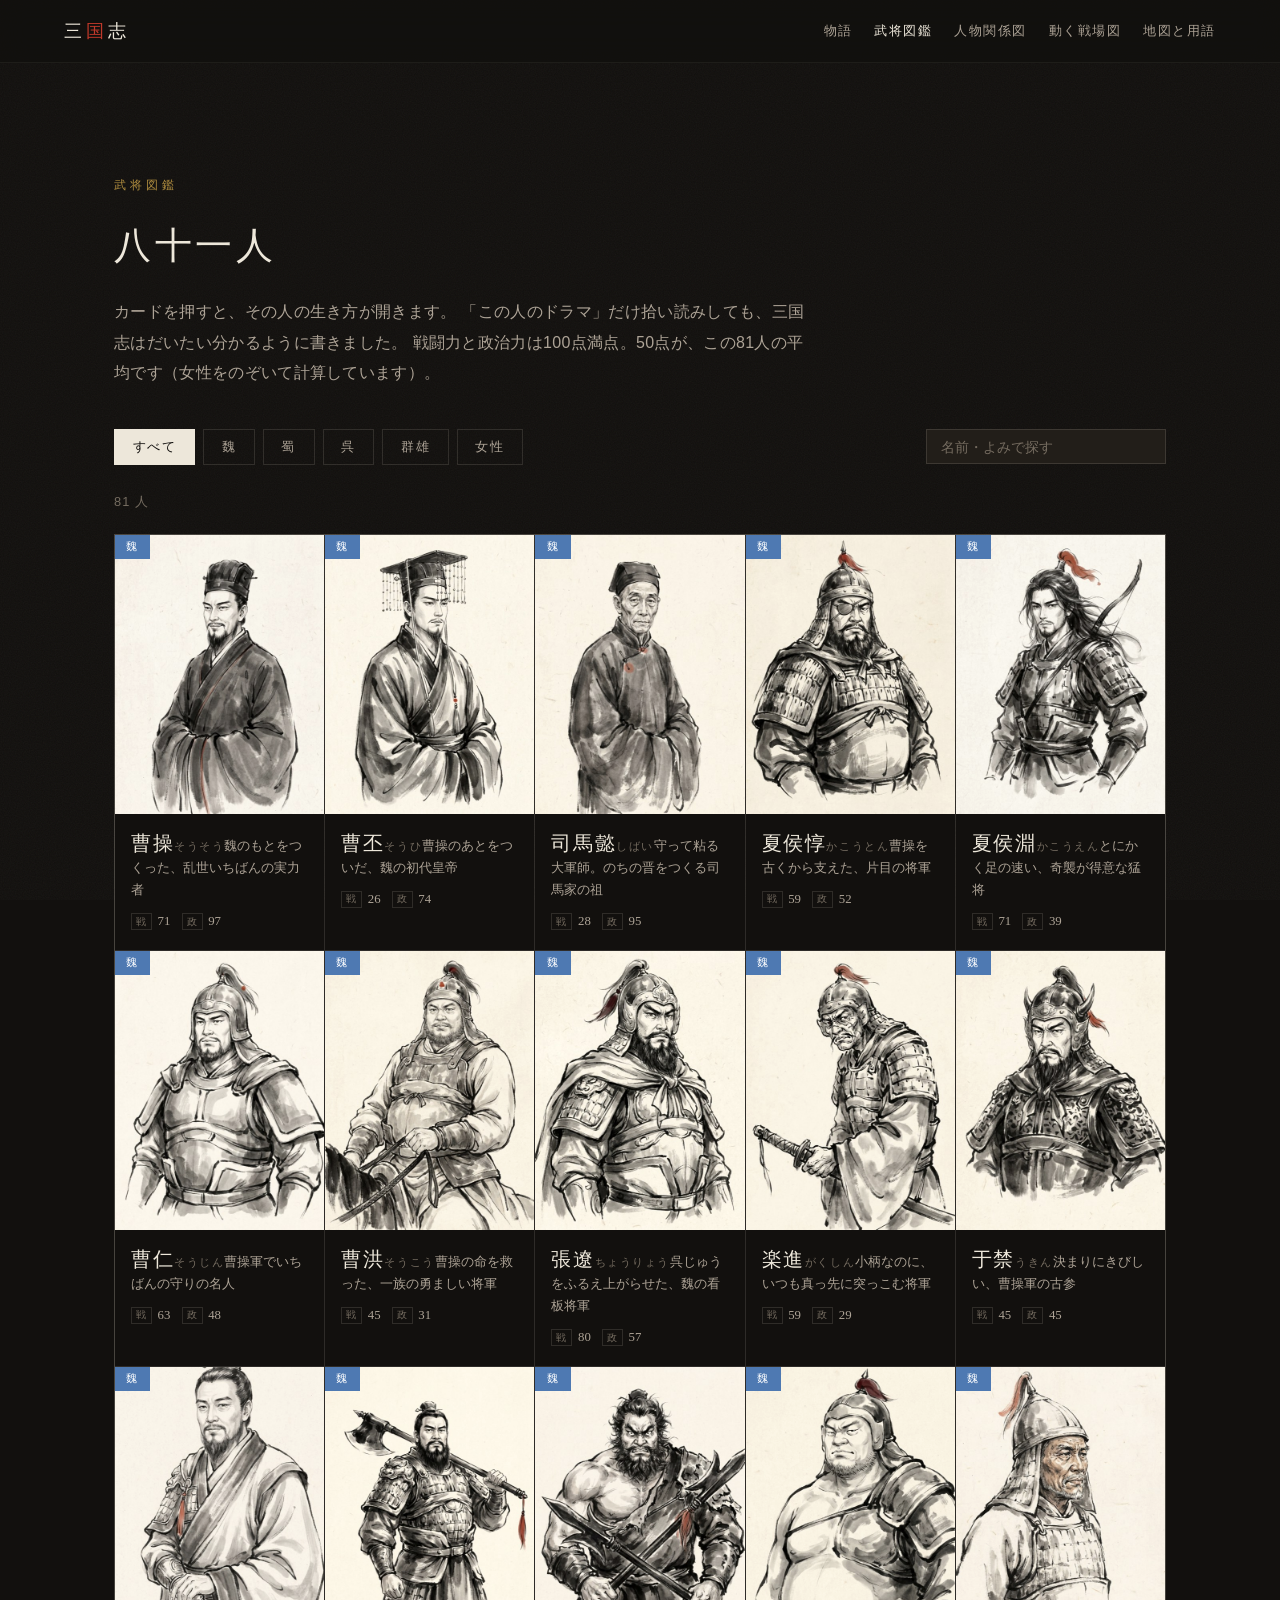
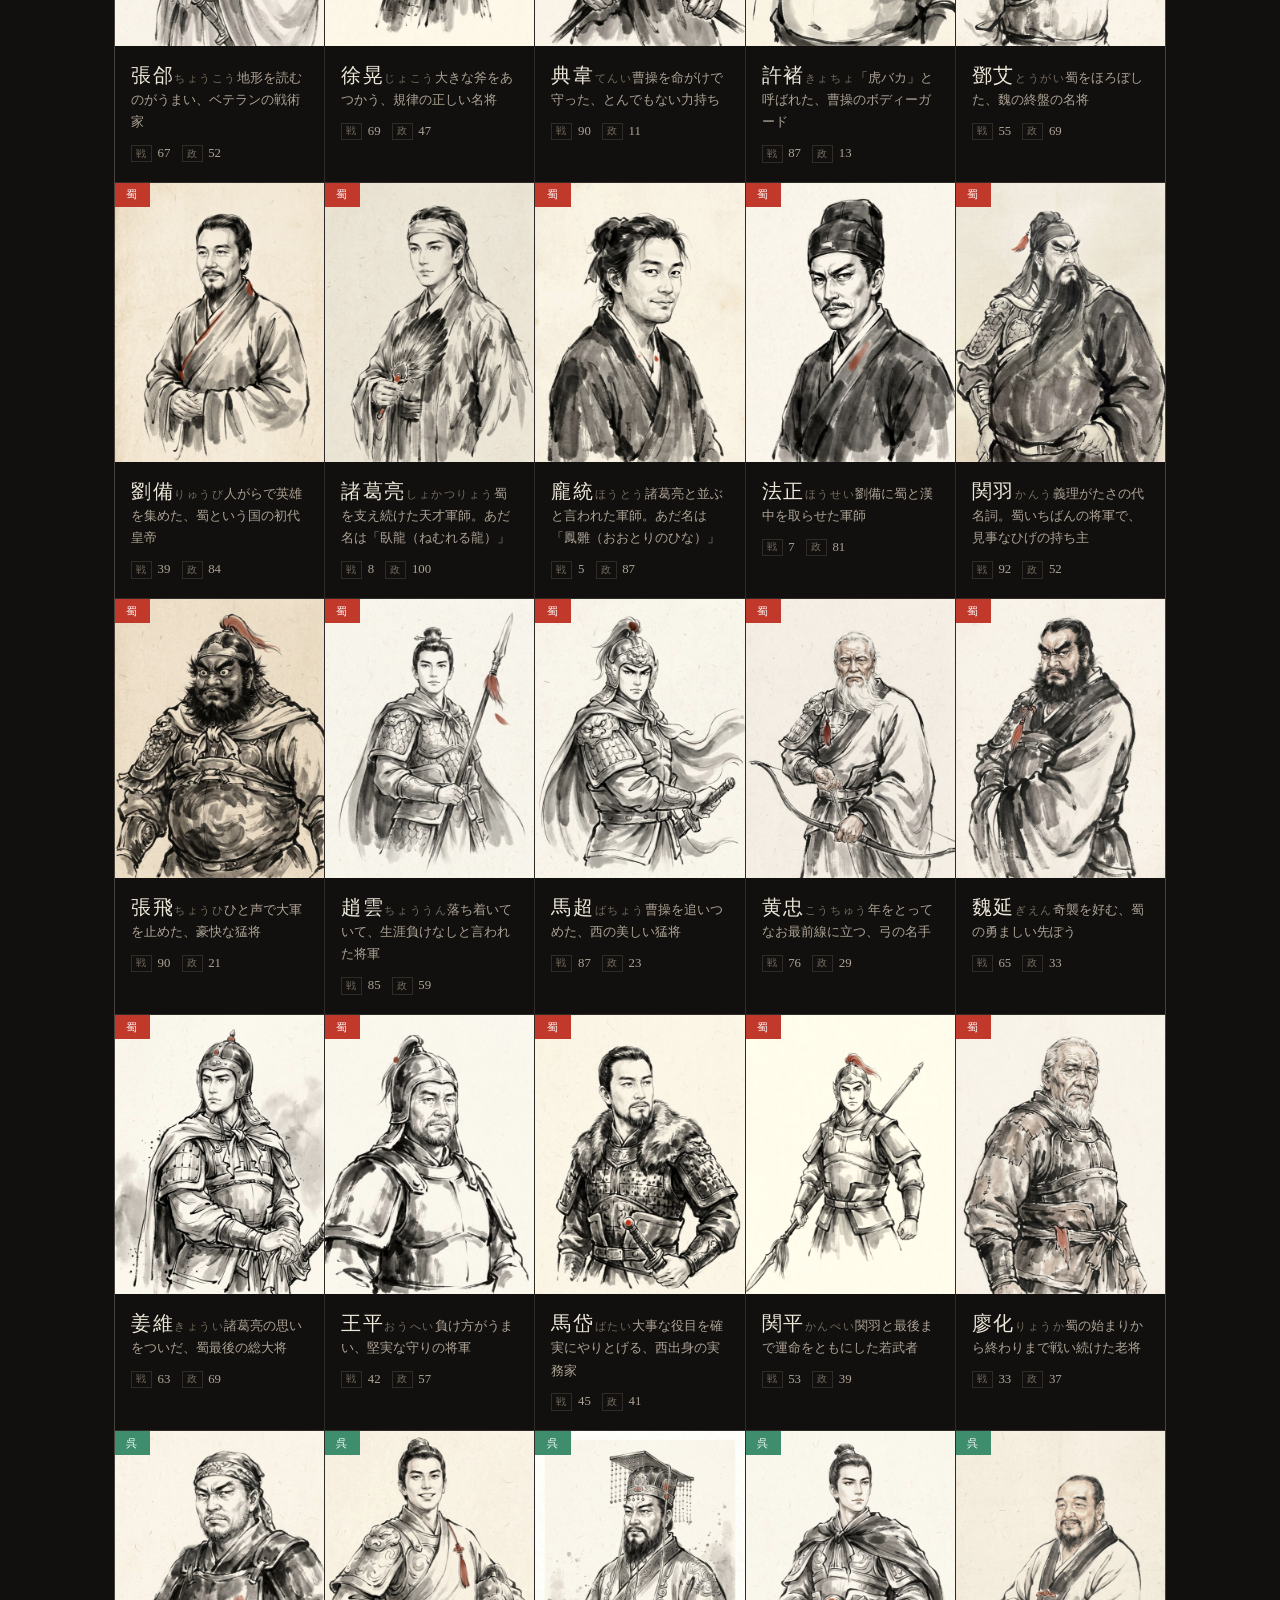
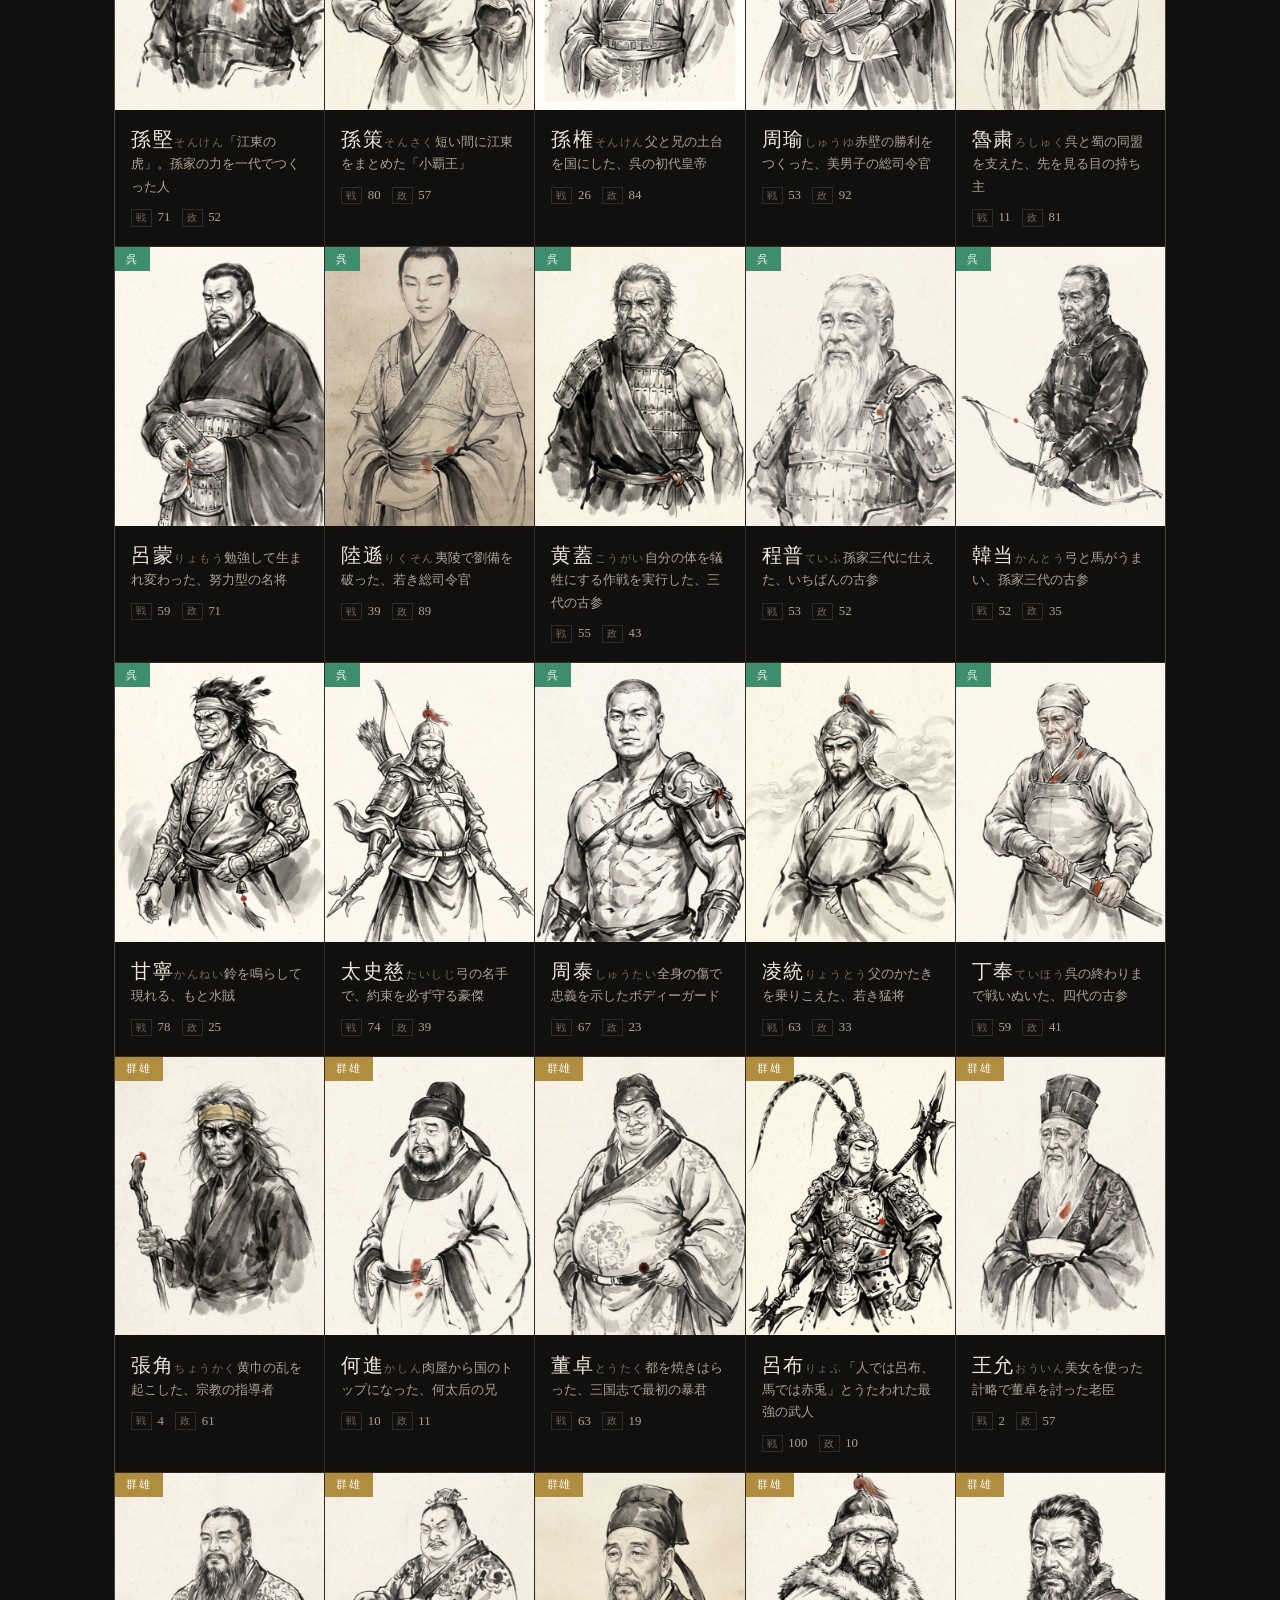
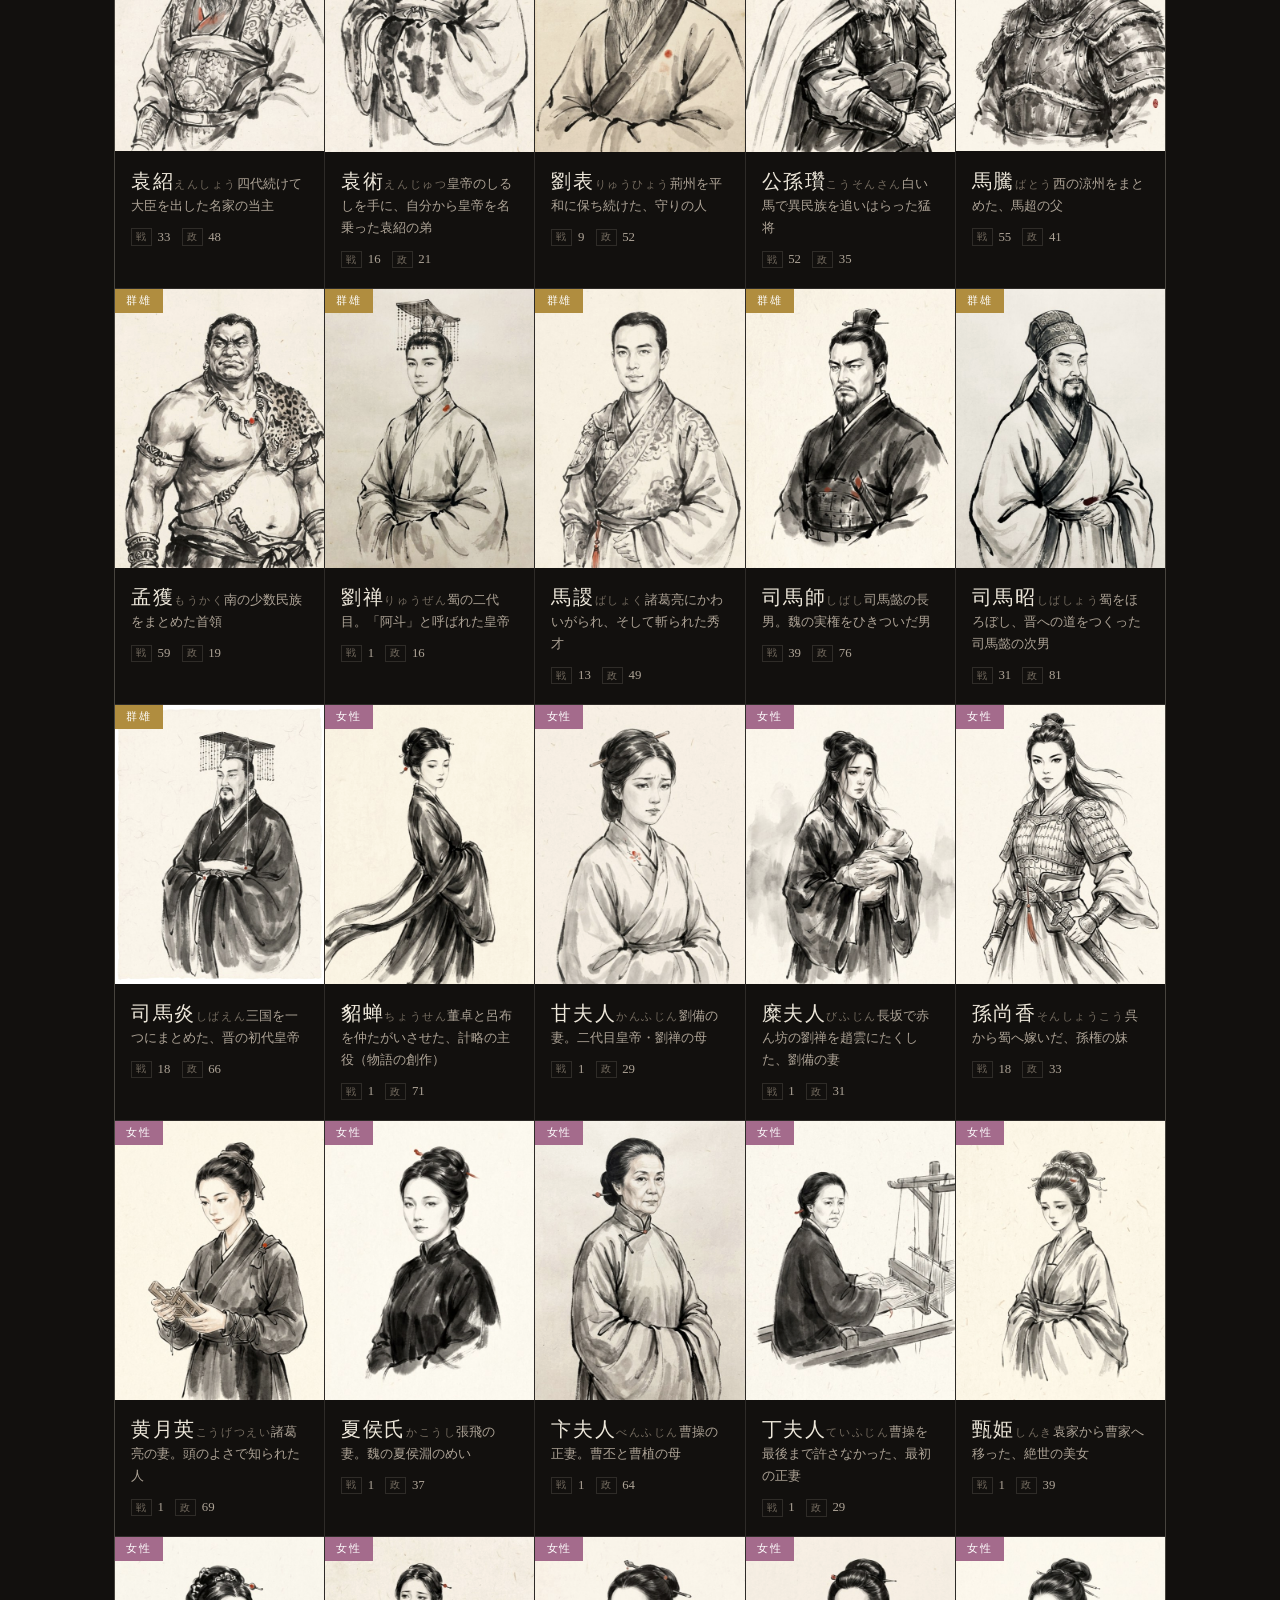
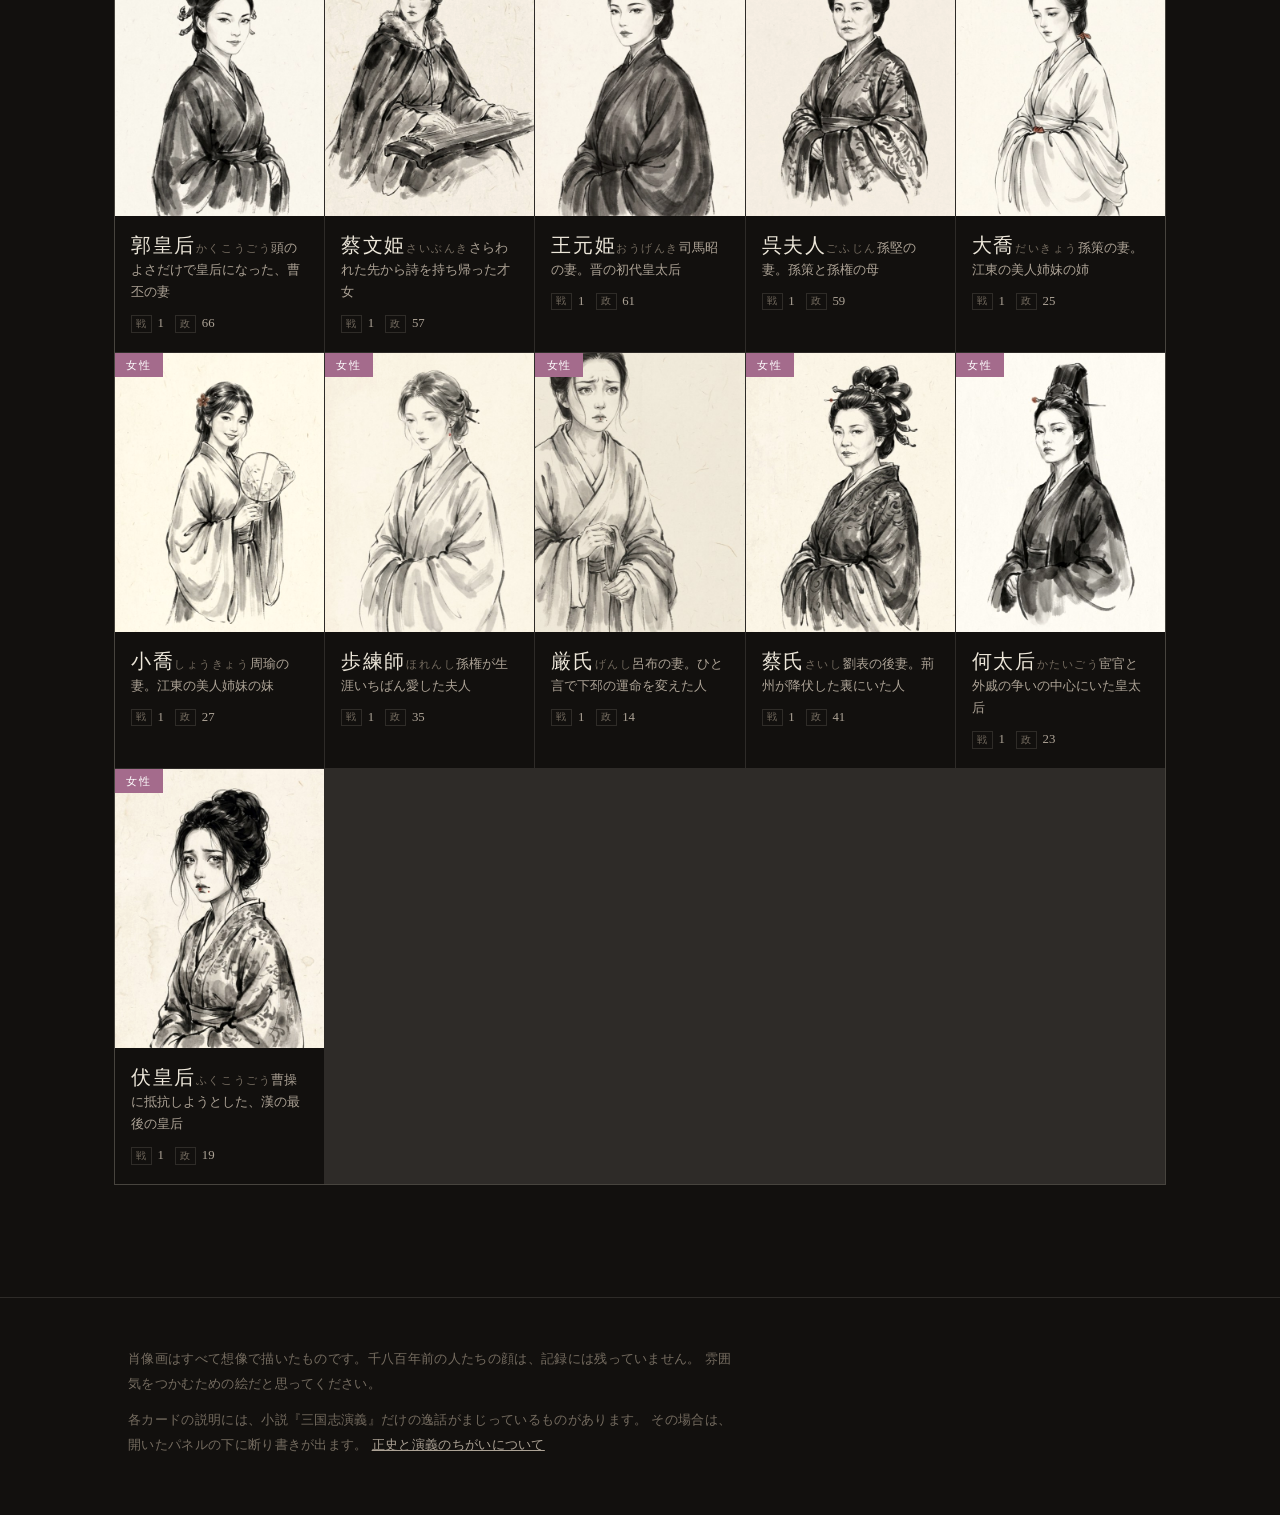
==== commit 06281d08: "全ページのタブを5つにそろえた 「読み方」と「三つの国」はトップを開けば必ず通る場所なので、 タブからは外した。セクションそのものは残してある。" ====
--- a/bushou.html
+++ b/bushou.html
@@ -13,12 +13,10 @@
   <a class="nav__brand" href="index.html">三<b>国</b>志</a>
   <nav class="nav__links">
     <a href="index.html#story">物語</a>
-    <a href="index.html#sides">三つの国</a>
     <a href="bushou.html" aria-current="page">武将図鑑</a>
     <a href="kankei.html">人物関係図</a>
     <a href="kassen.html">動く戦場図</a>
     <a href="yougo.html">地図と用語</a>
-    <a href="index.html#howto">読み方</a>
   </nav>
 </header>
 
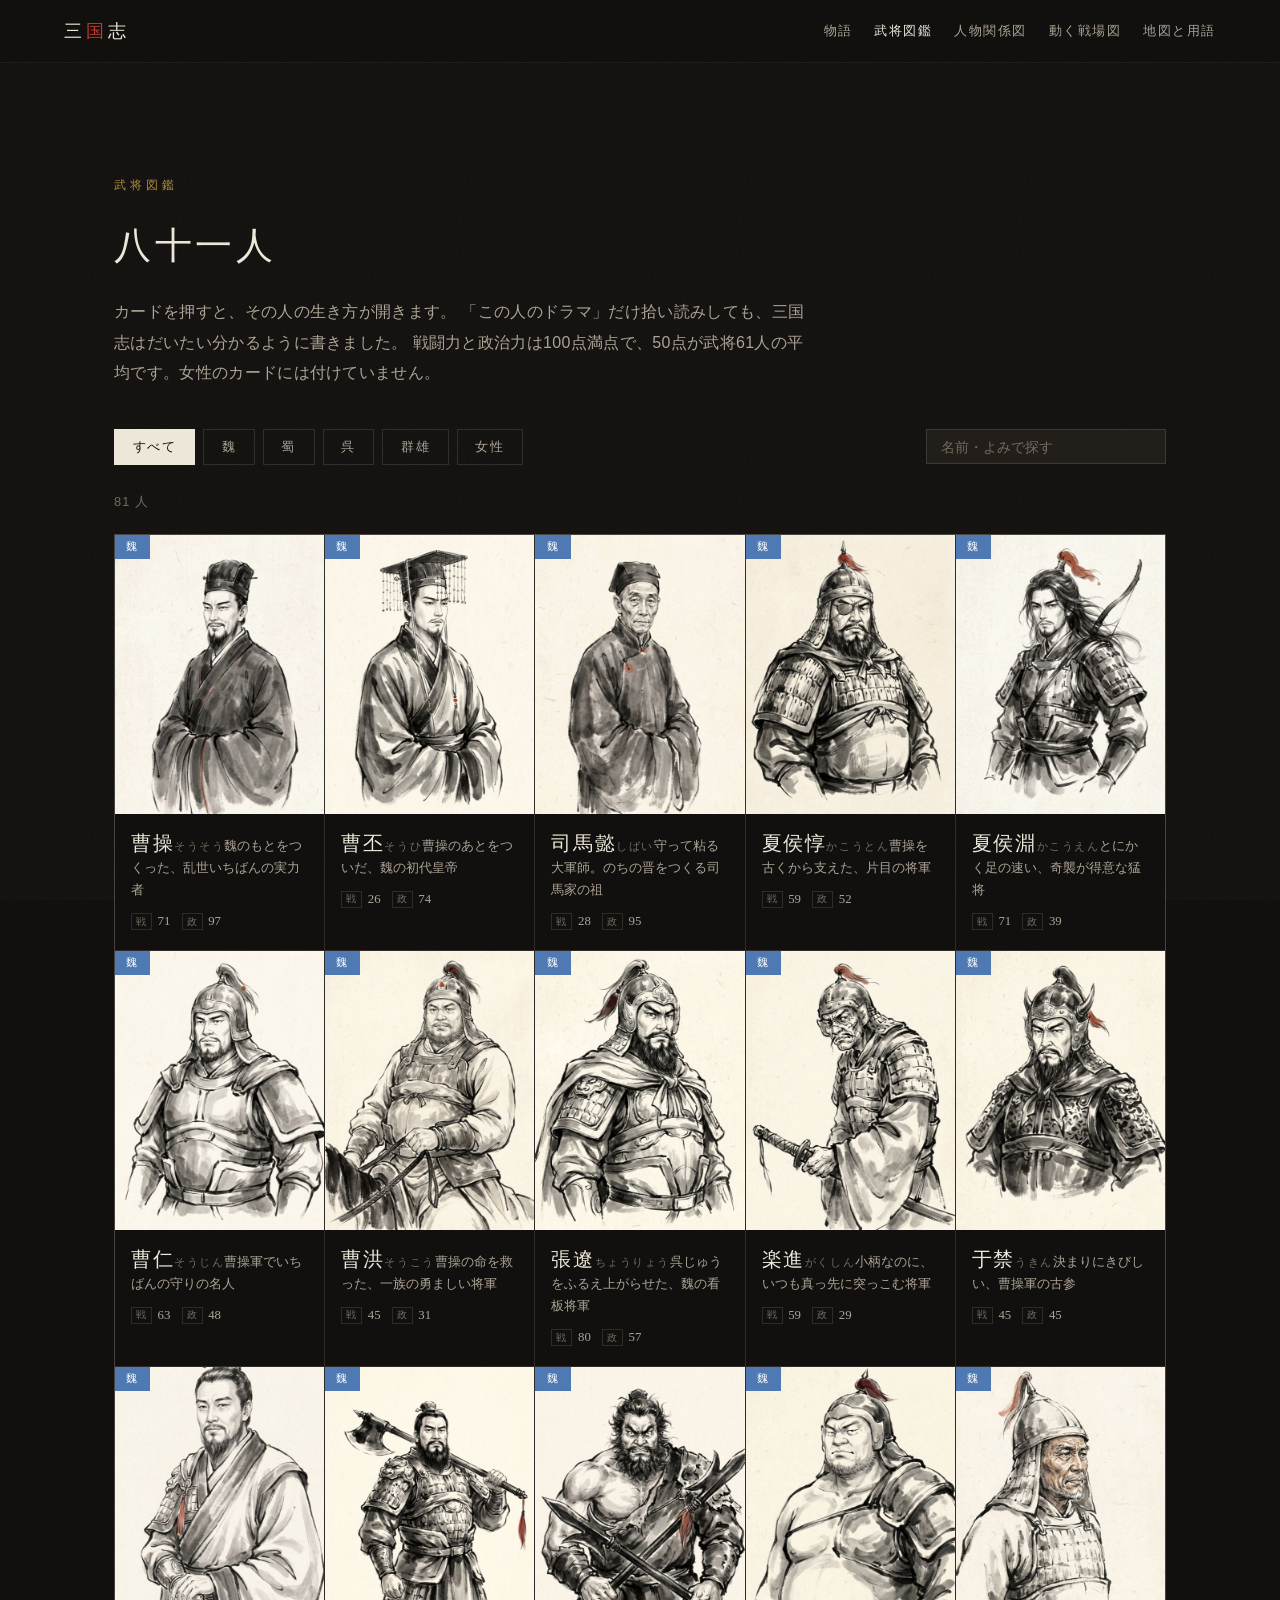
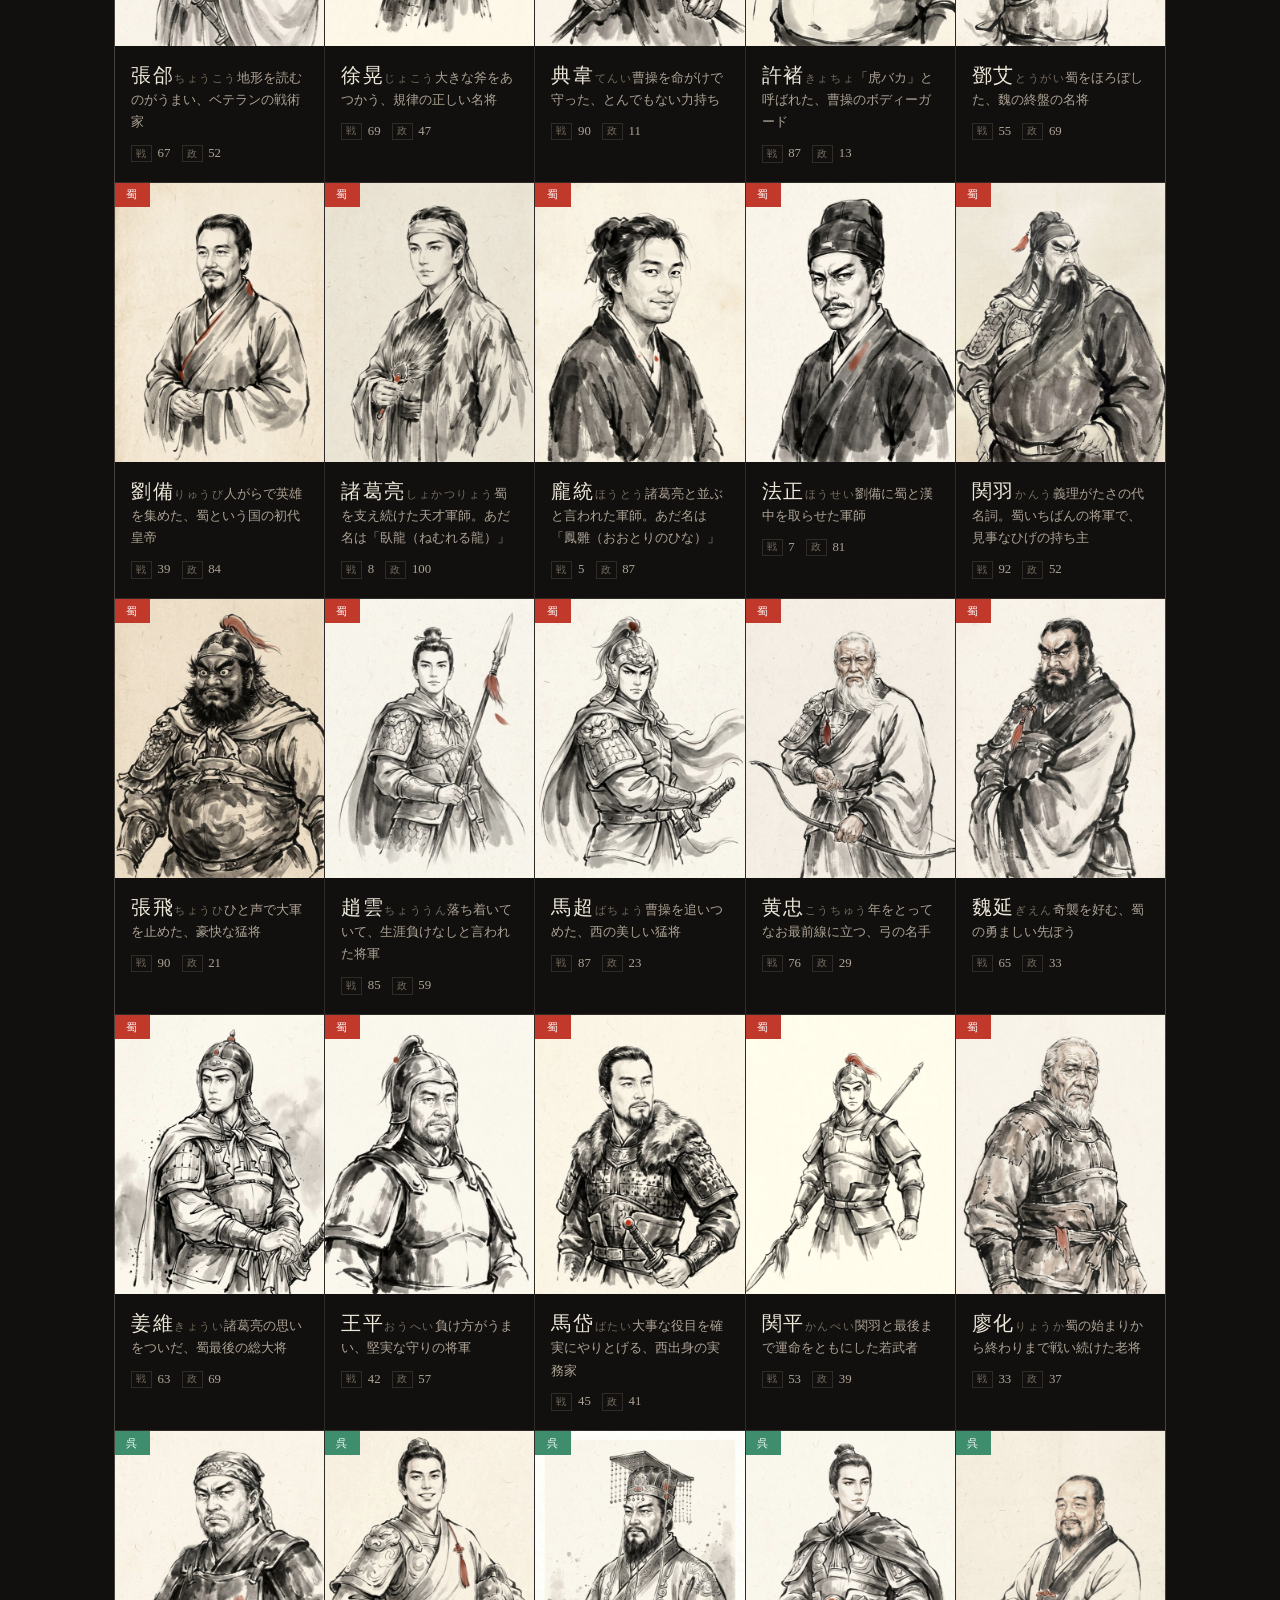
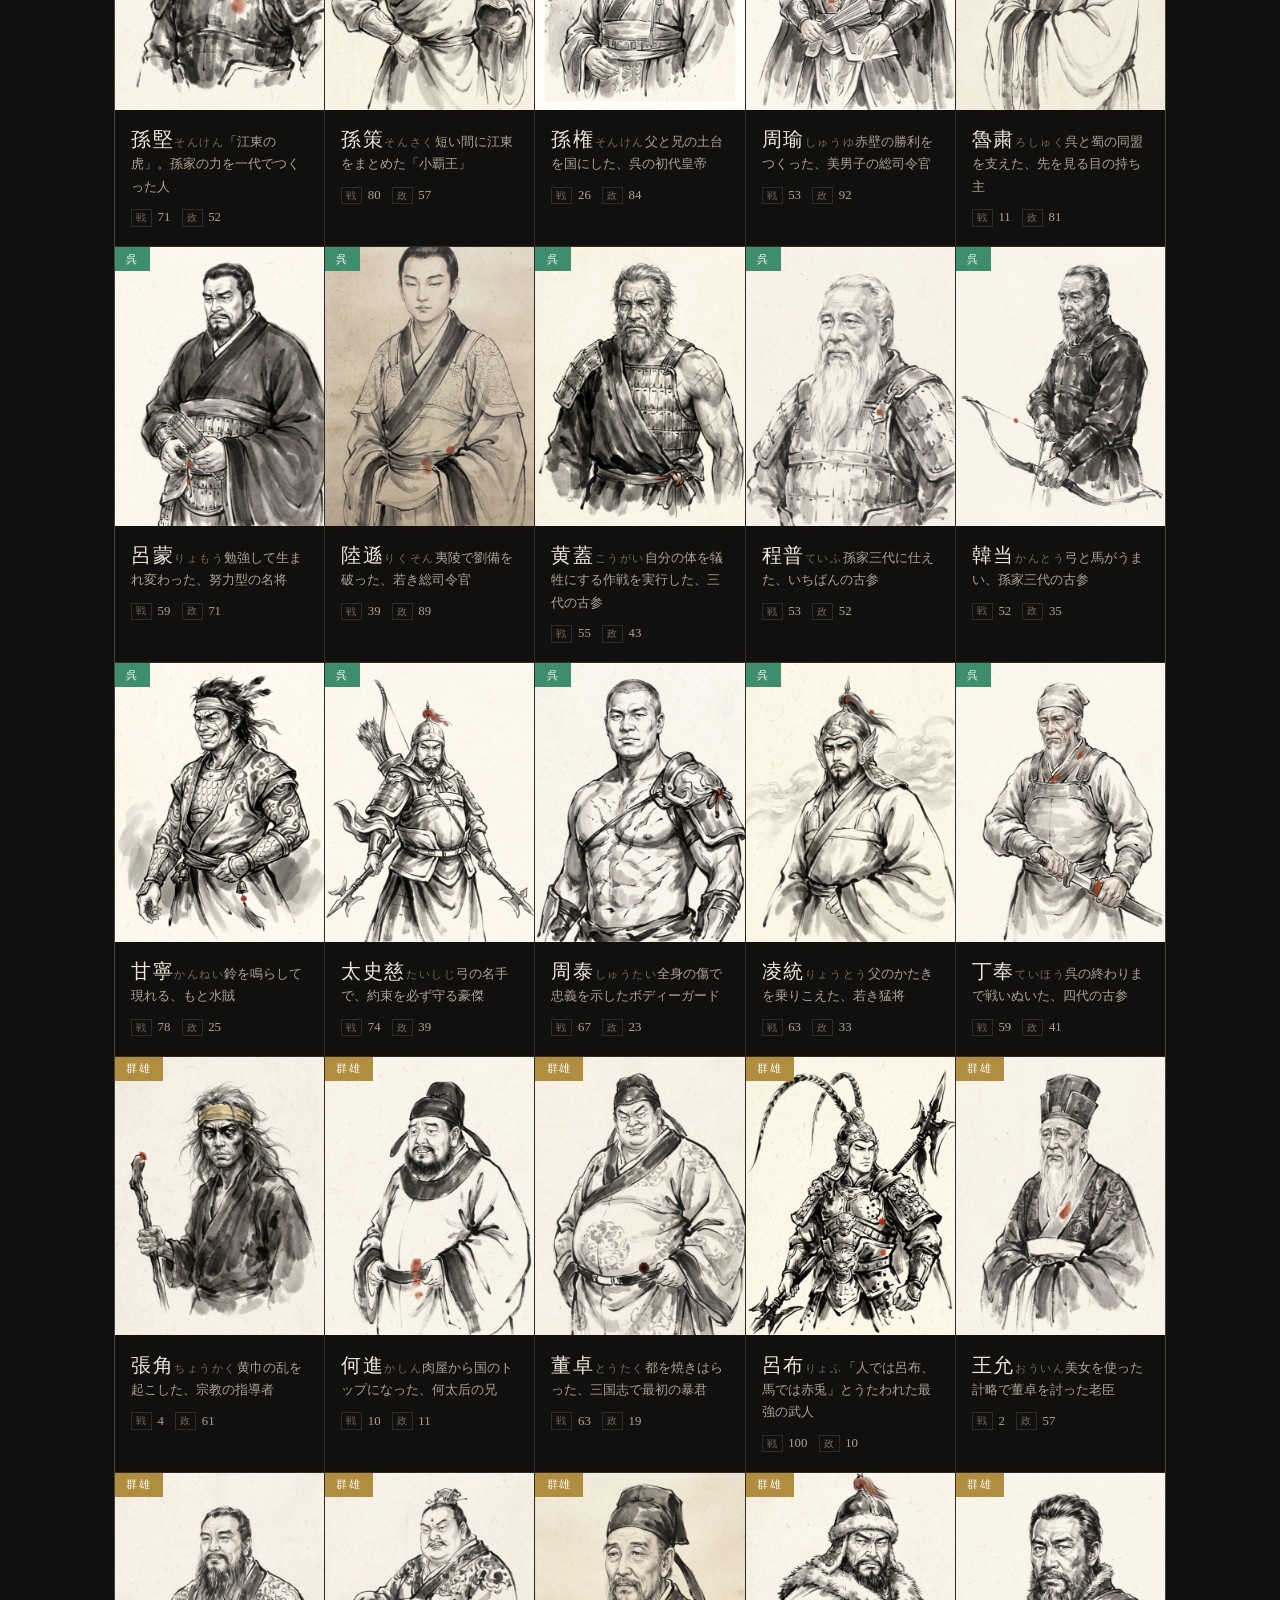
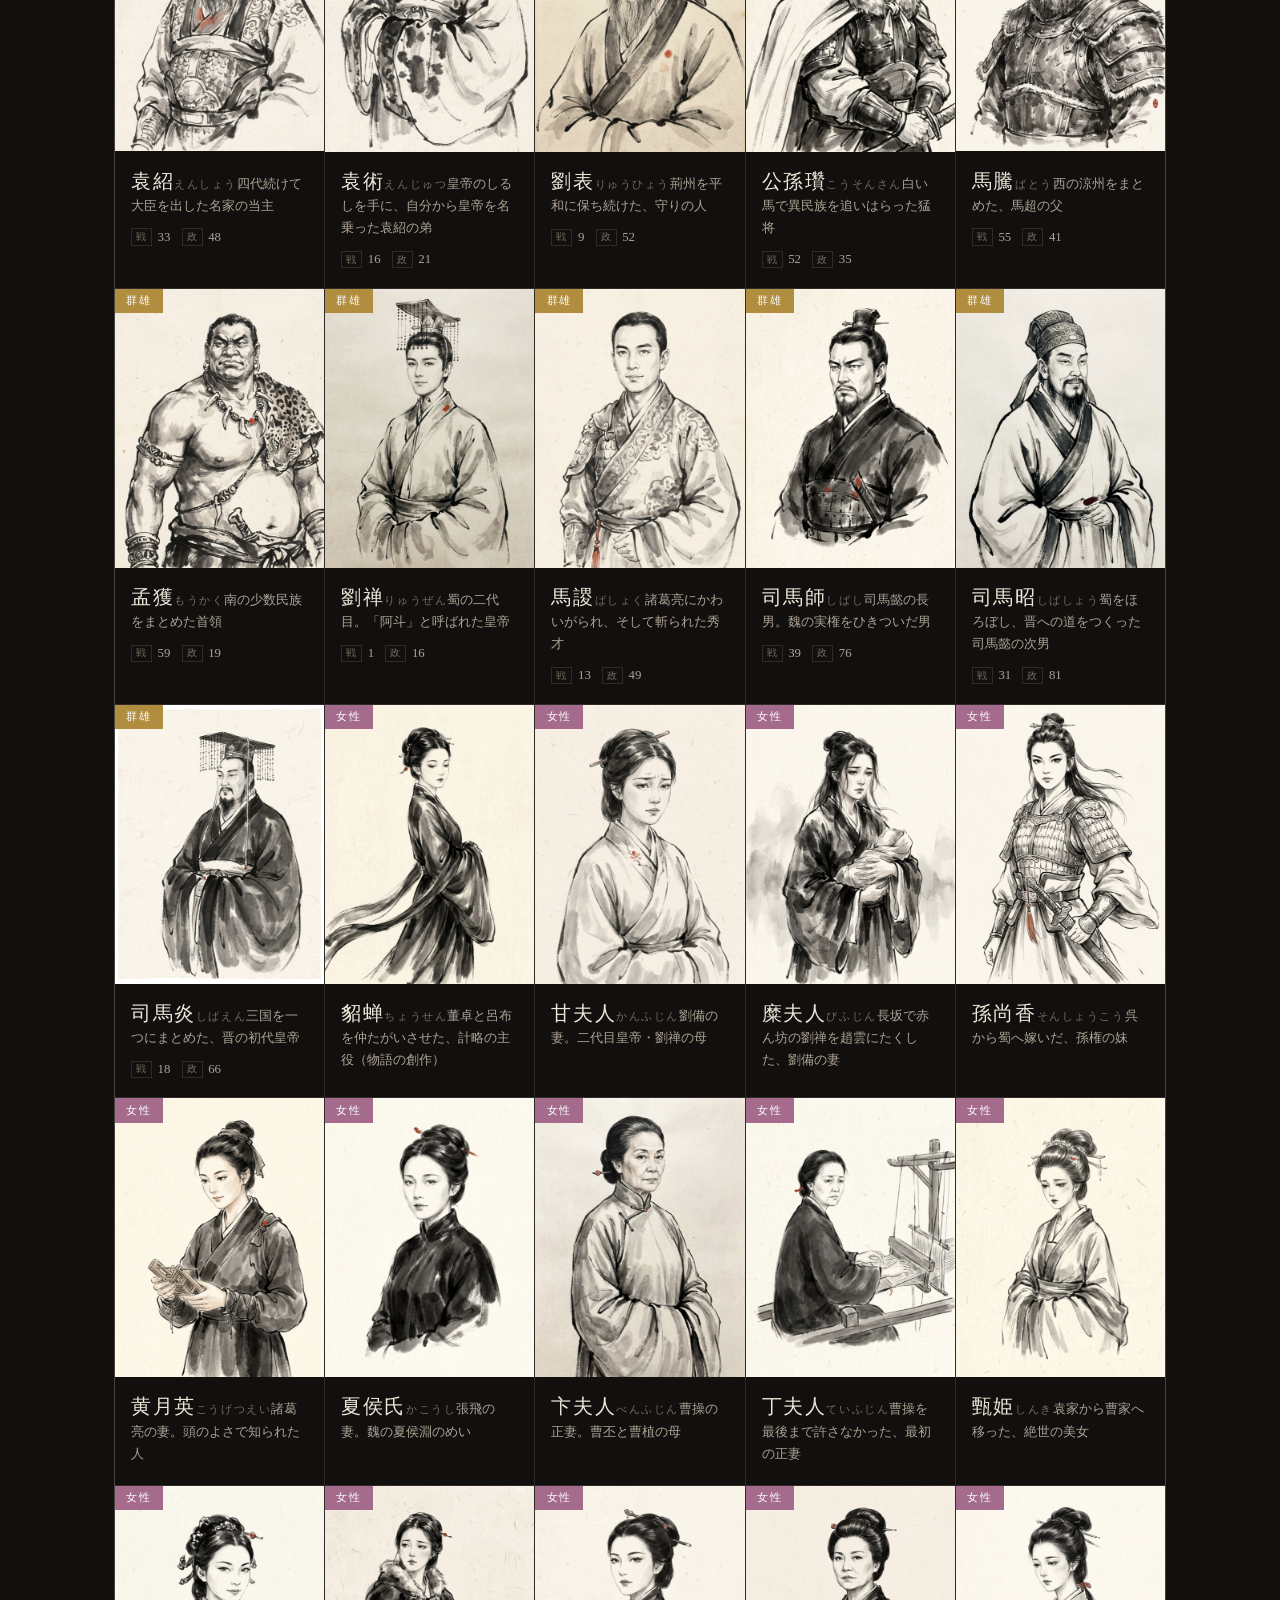
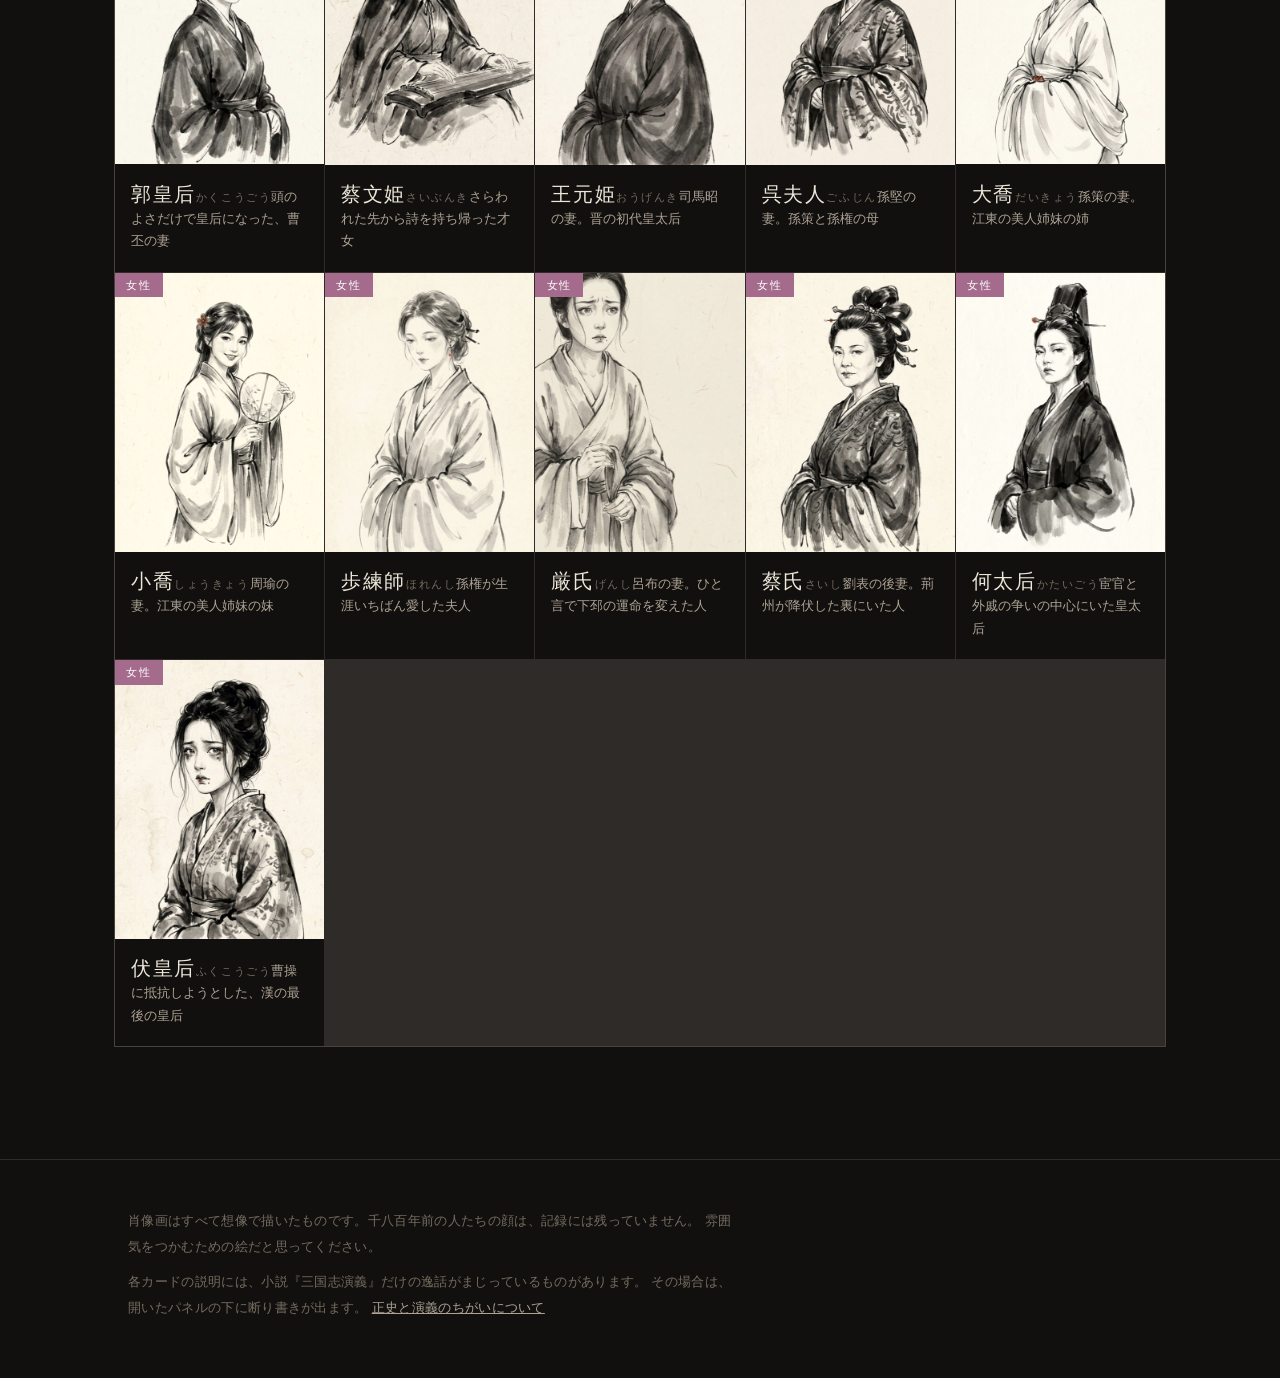
==== commit e710bd79: "勢力図を章ごとの時代に合わせ、古地図を外し、女性から数値を外した ・第1〜3章が全部200年の勢力図だったので、184年（黄巾の乱）   190年（反董卓連合）197年（群雄割拠）を新しく作って割り当" ====
--- a/bushou.html
+++ b/bushou.html
@@ -27,7 +27,7 @@
     <p class="sec__lead">
       カードを押すと、その人の生き方が開きます。
       「この人のドラマ」だけ拾い読みしても、三国志はだいたい分かるように書きました。
-      戦闘力と政治力は100点満点。50点が、この81人の平均です（女性をのぞいて計算しています）。
+      戦闘力と政治力は100点満点で、50点が武将61人の平均です。女性のカードには付けていません。
     </p>
 
     <div class="filters">
